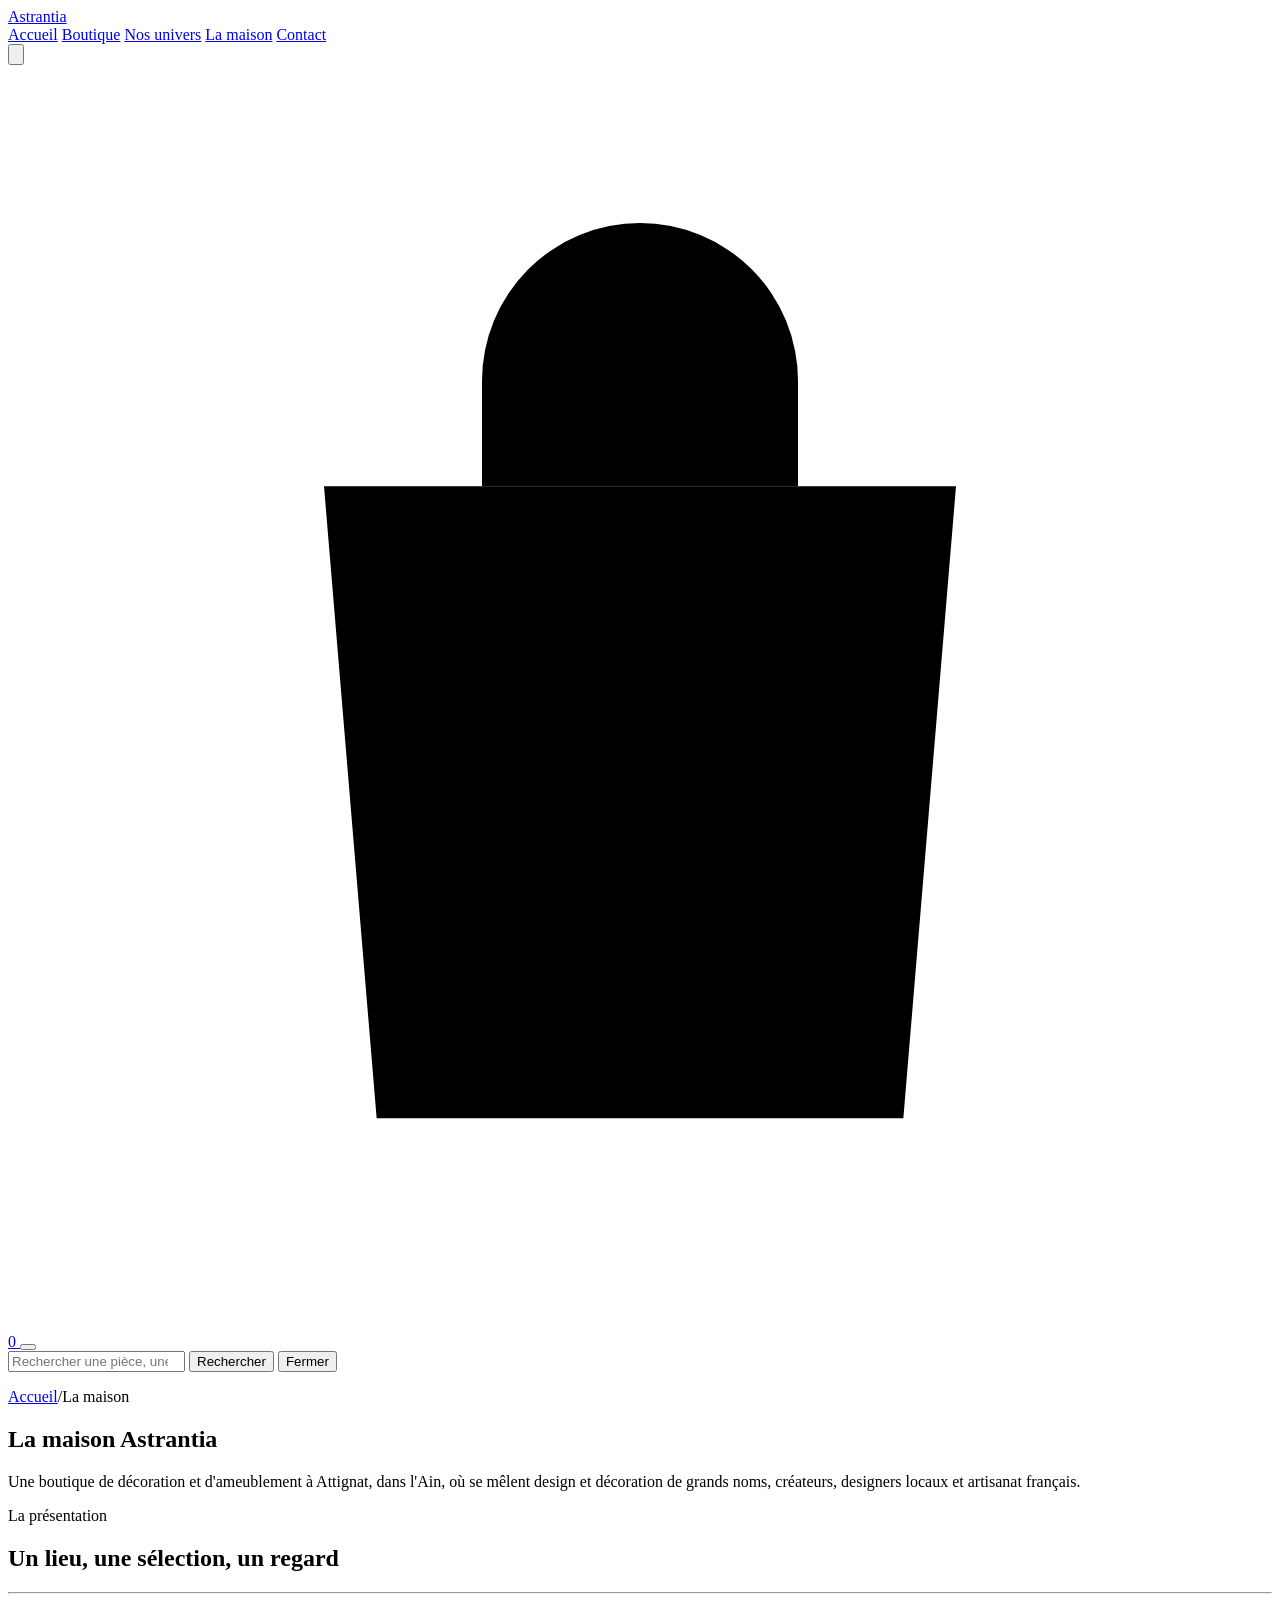
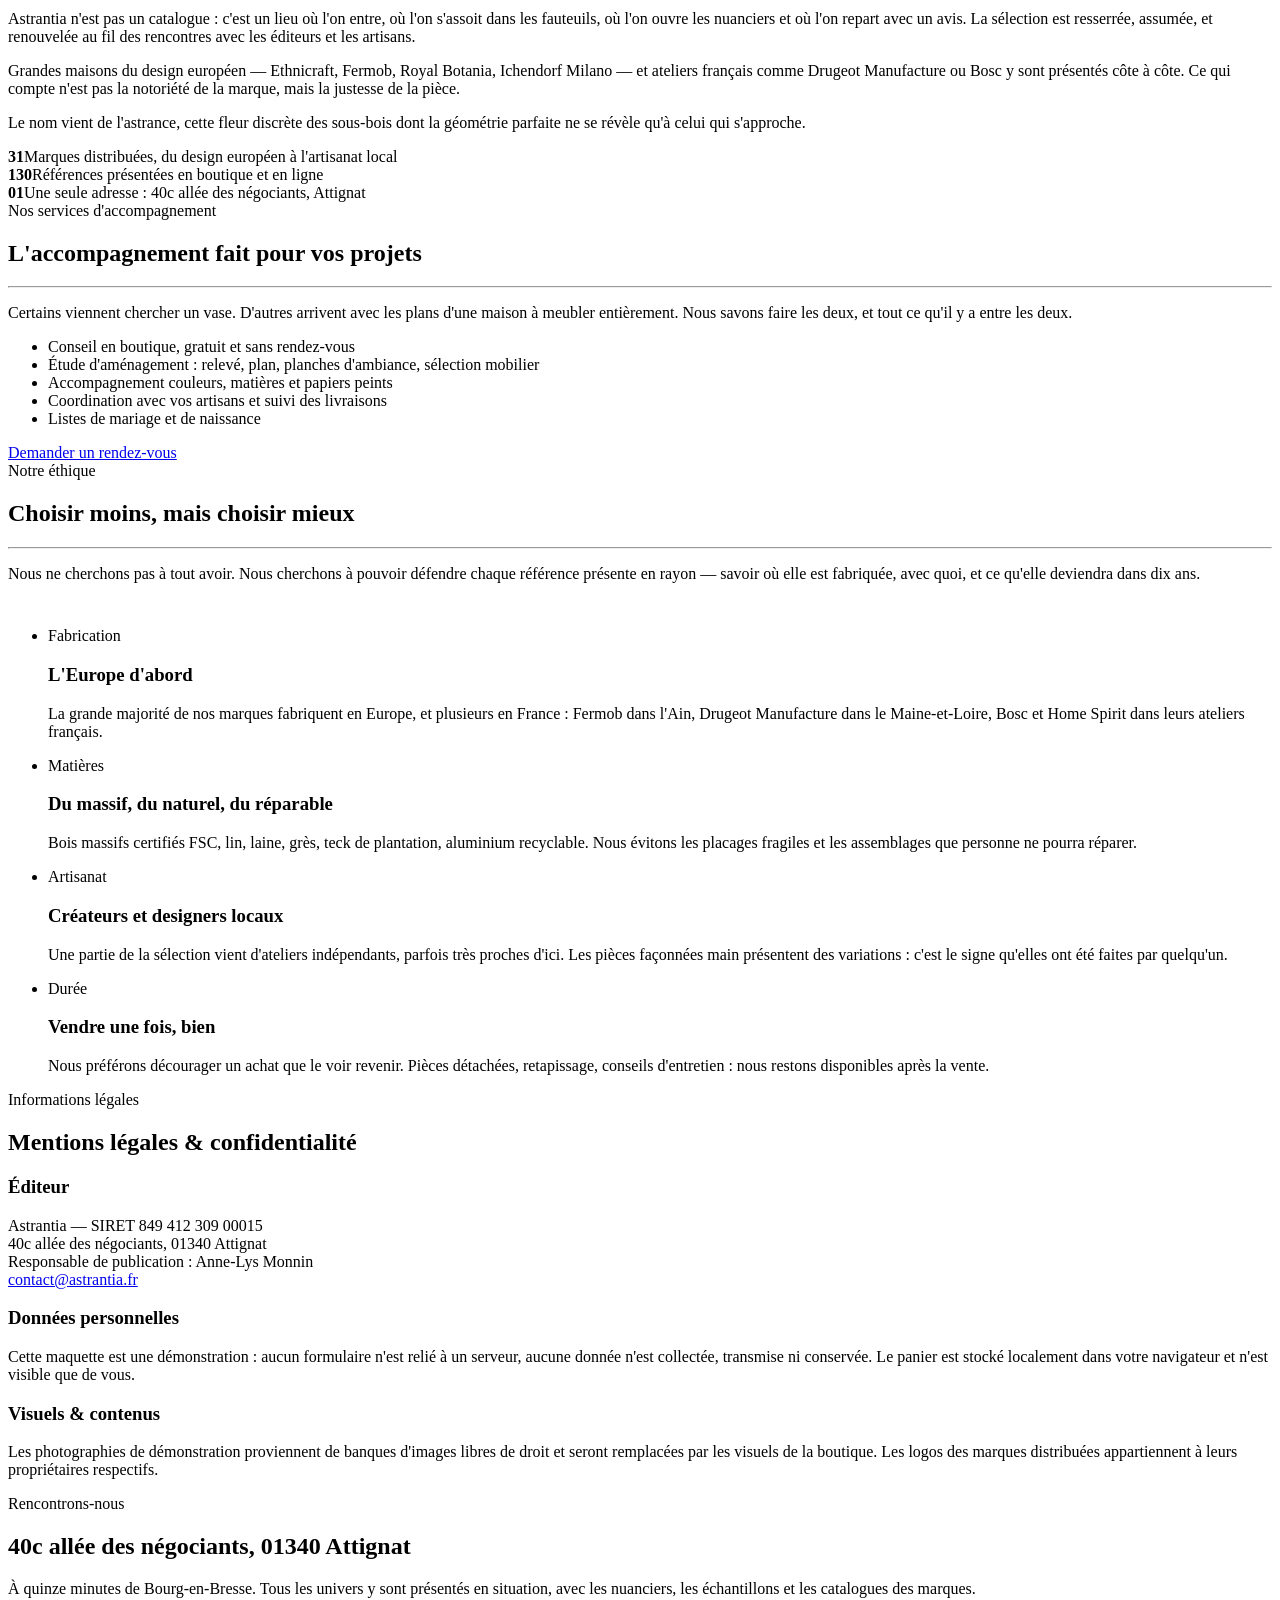
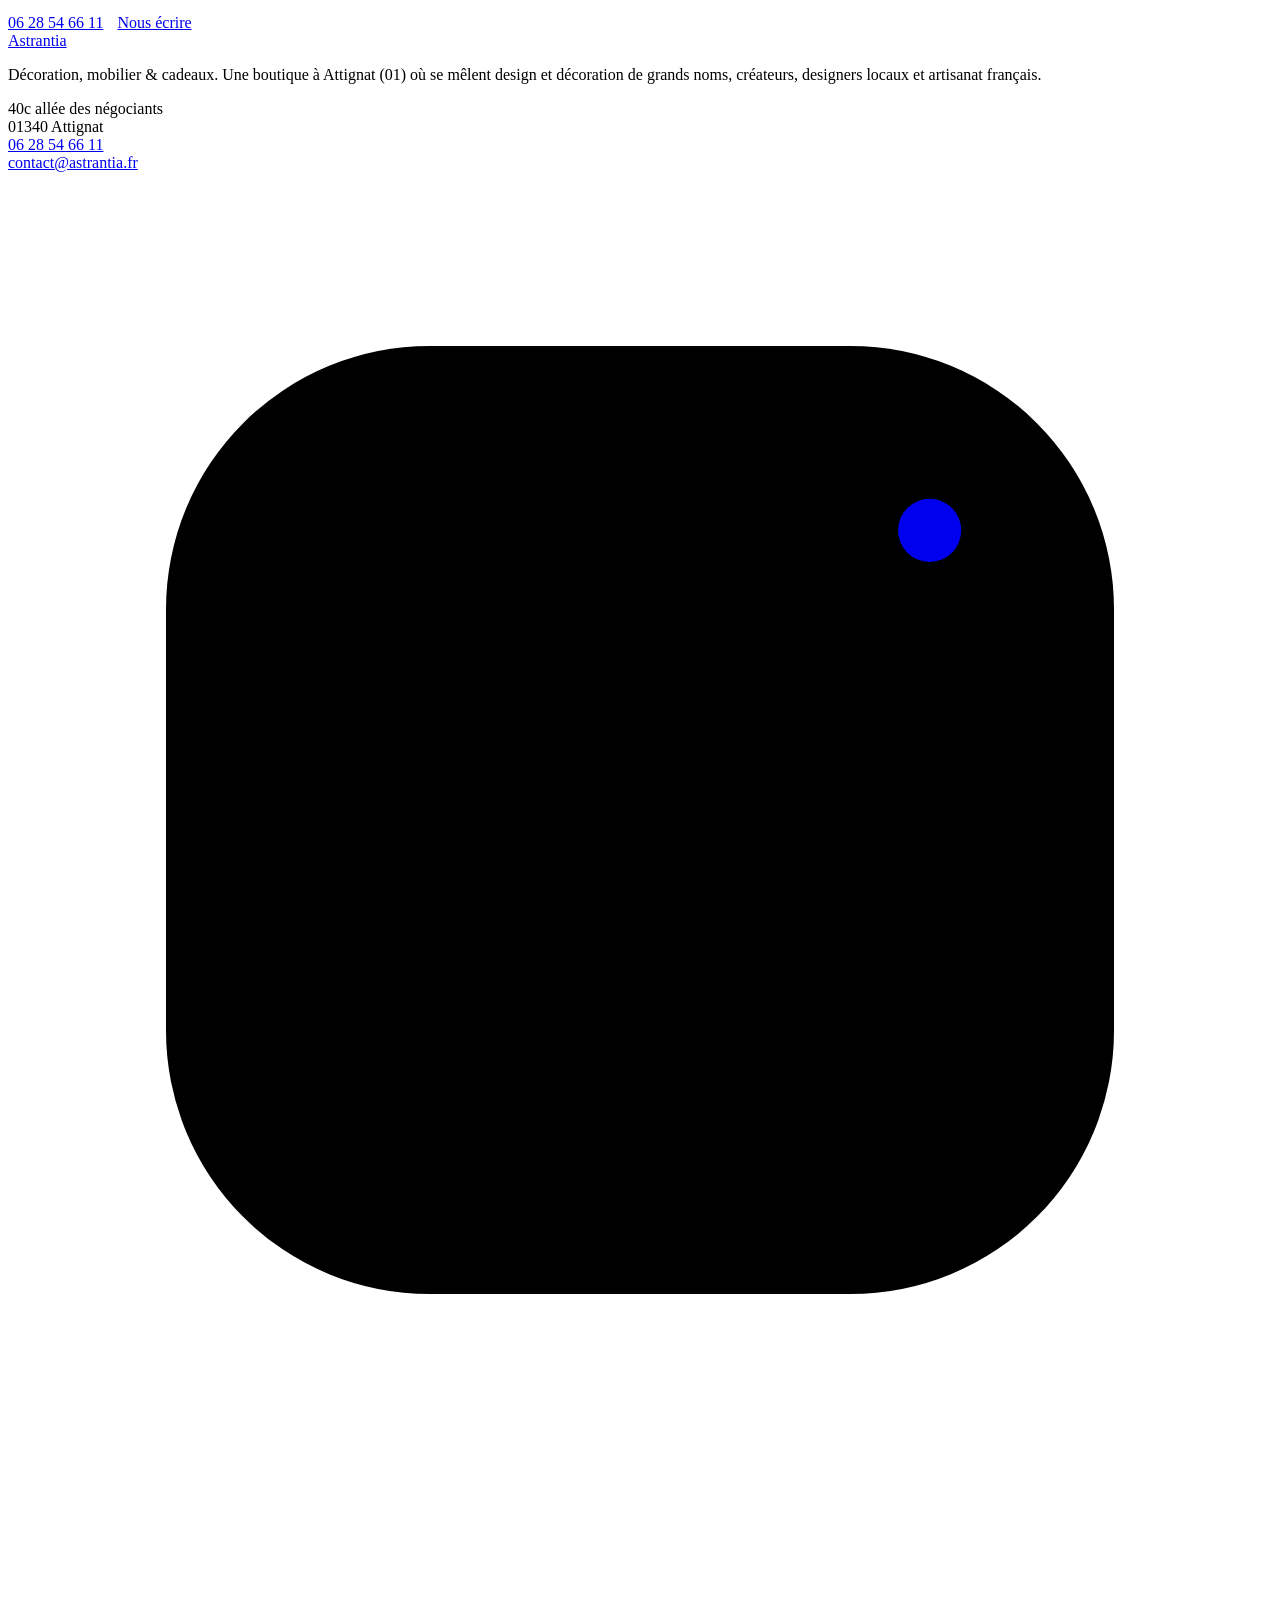
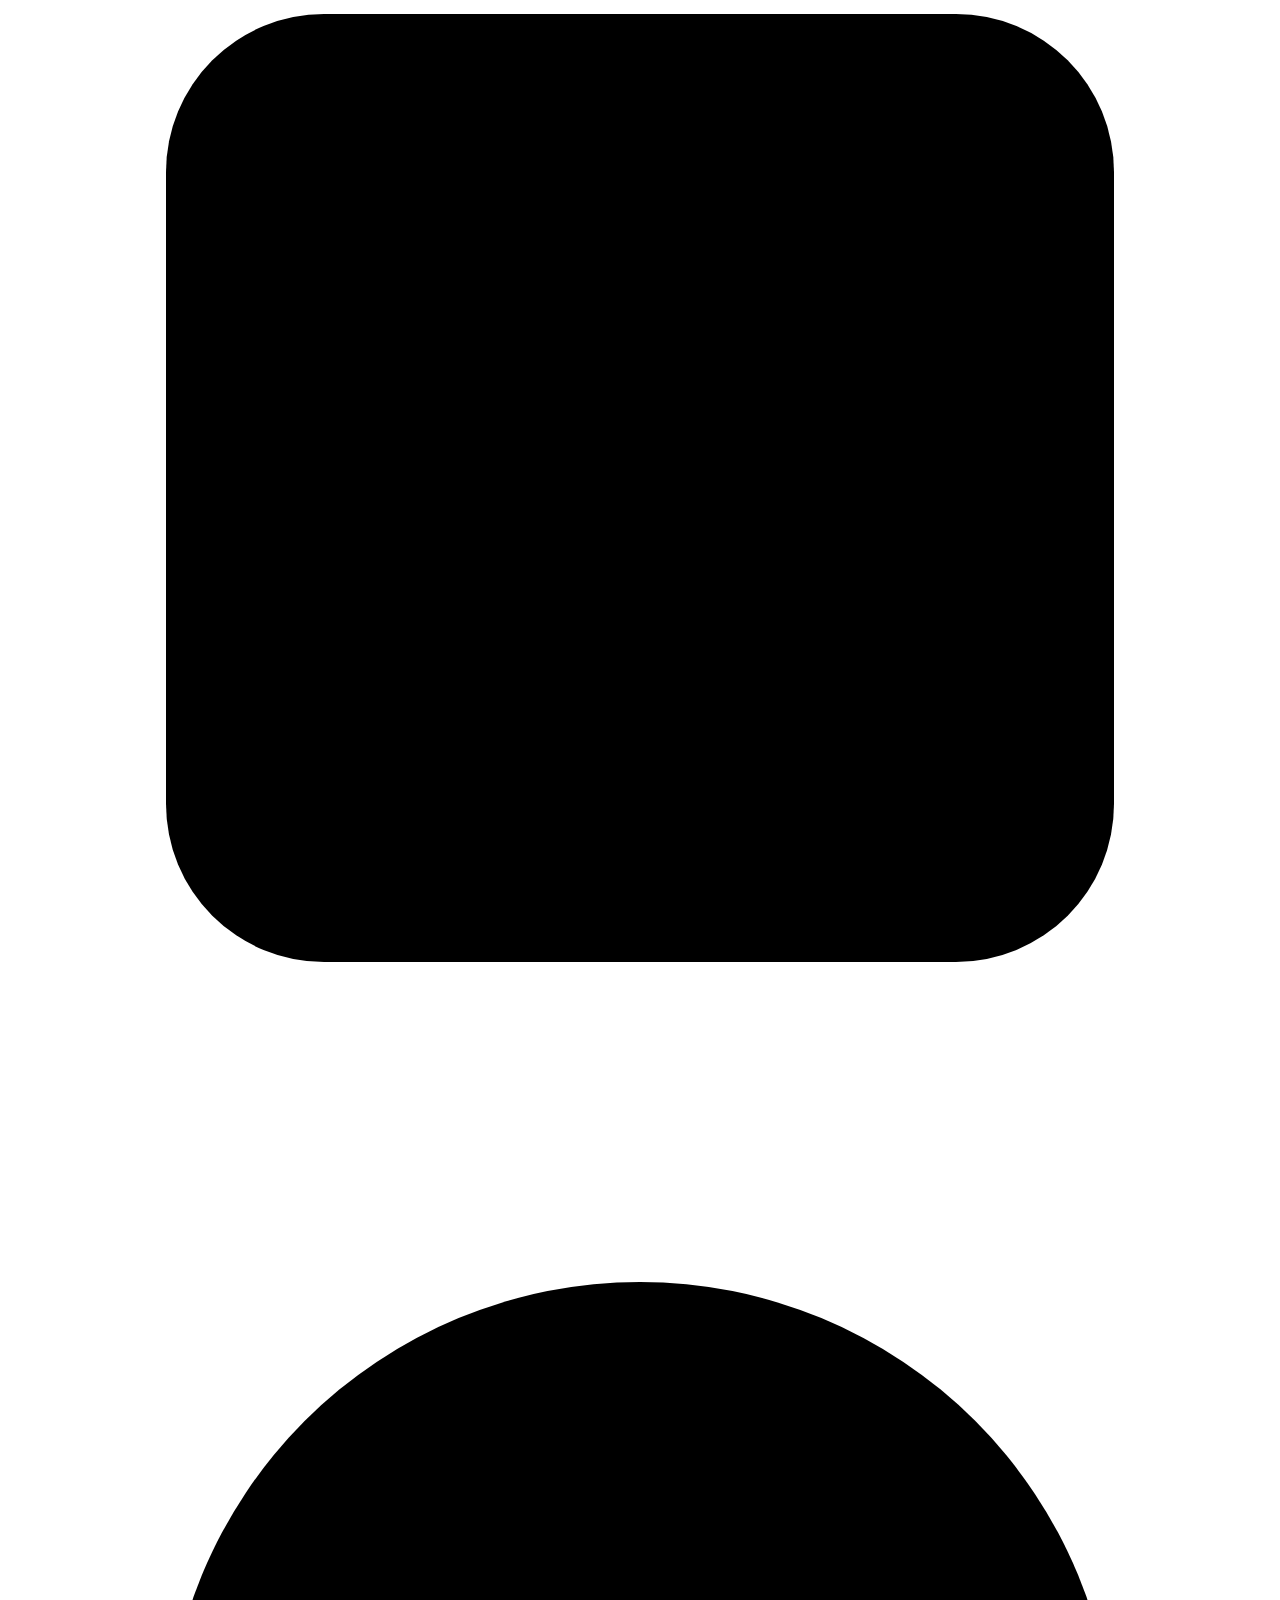
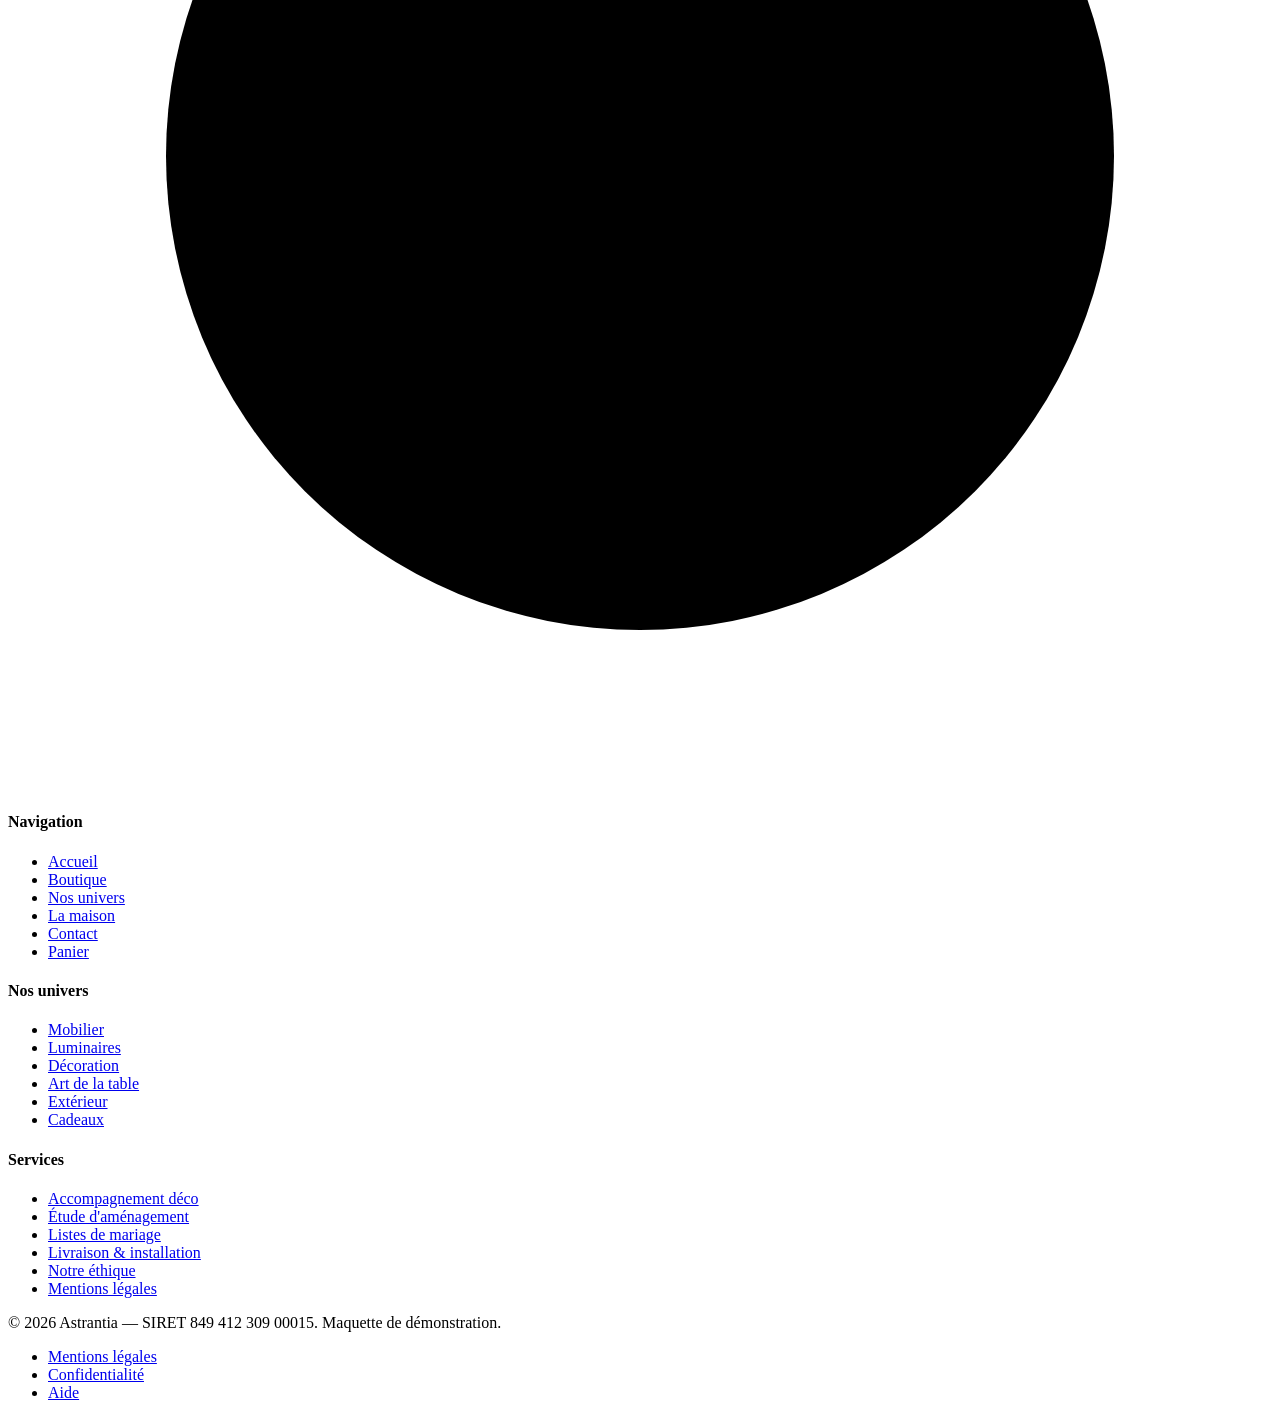
==== a-propos.html @ 88a6b908 "Add files via upload" ====
<!DOCTYPE html>
<html lang="fr">
<head>
<meta charset="utf-8">
<meta name="viewport" content="width=device-width, initial-scale=1">
<title>La maison — Astrantia, décoration &amp; mobilier à Attignat (01)</title>
<meta name="description" content="Astrantia, boutique de décoration et d'ameublement à Attignat dans l'Ain. Notre approche, nos services d'accompagnement, notre éthique et nos informations légales.">
<meta name="theme-color" content="#FBF9F5">
<link rel="canonical" href="https://astrantia.fr/a-propos.html">
<meta property="og:type" content="website">
<meta property="og:site_name" content="Astrantia">
<meta property="og:title" content="La maison — Astrantia, décoration &amp; mobilier à Attignat (01)">
<meta property="og:description" content="Astrantia, boutique de décoration et d'ameublement à Attignat dans l'Ain. Notre approche, nos services d'accompagnement, notre éthique et nos informations légales.">
<meta property="og:url" content="https://astrantia.fr/a-propos.html">
<meta property="og:locale" content="fr_FR">
<meta name="twitter:card" content="summary_large_image">
<link rel="icon" href="data:image/svg+xml,%3Csvg xmlns='http://www.w3.org/2000/svg' viewBox='0 0 32 32'%3E%3Crect width='32' height='32' fill='%231E1D1B'/%3E%3Ctext x='16' y='22' font-family='Georgia,serif' font-size='18' fill='%23FBF9F5' text-anchor='middle'%3EA%3C/text%3E%3C/svg%3E">
<link rel="stylesheet" href="css/style.css">
</head>
<body>

<!-- ============================ HEADER ============================ -->
<header class="site-header">
  <div class="container header-inner">
    <a class="logo" href="index.html" data-logo><span class="logo__text">Astrantia</span></a>
    <nav class="main-nav" id="mainNav" aria-label="Navigation principale">
      <a href="index.html">Accueil</a>
      <a href="boutique.html">Boutique</a>
      <a href="collections.html">Nos univers</a>
      <a href="a-propos.html">La maison</a>
      <a href="contact.html">Contact</a>
    </nav>
    <div class="header-actions">
      <button type="button" class="icon-btn" id="searchToggle" aria-label="Rechercher" aria-expanded="false">
        <svg viewBox="0 0 24 24"><circle cx="11" cy="11" r="7"/><path d="M16.5 16.5 21 21"/></svg>
      </button>
      <a class="icon-btn" href="panier.html" aria-label="Panier">
        <svg viewBox="0 0 24 24"><path d="M6 8h12l-1 12H7L6 8Z"/><path d="M9 8V6a3 3 0 0 1 6 0v2"/></svg>
        <span class="cart-count" data-cart-count>0</span>
      </a>
      <button type="button" class="burger" id="burger" aria-label="Ouvrir le menu" aria-expanded="false" aria-controls="mainNav">
        <span></span><span></span><span></span>
      </button>
    </div>
  </div>
  <div class="search-panel" id="searchPanel">
    <form class="search-form" action="boutique.html" method="get" role="search">
      <input type="search" name="q" placeholder="Rechercher une pièce, une marque, une matière…" aria-label="Rechercher un produit">
      <button type="submit" class="btn btn--sm">Rechercher</button>
      <button type="button" class="search-close" id="searchClose">Fermer</button>
    </form>
  </div>
</header>

<main>
<section class="page-head">
  <div class="container">
    <p class="breadcrumb"><a href="index.html">Accueil</a><span>/</span>La maison</p>
    <h1>La maison Astrantia</h1>
    <p class="lead muted">Une boutique de décoration et d'ameublement à Attignat, dans l'Ain, où se mêlent design et décoration de grands noms, créateurs, designers locaux et artisanat français.</p>
  </div>
</section>

<section class="section">
  <div class="container split">
    <div class="reveal">
      <span class="eyebrow">La présentation</span>
      <h2>Un lieu, une sélection, un regard</h2>
      <hr class="rule">
      <p class="lead">Astrantia n'est pas un catalogue : c'est un lieu où l'on entre, où l'on s'assoit dans les fauteuils, où l'on ouvre les nuanciers et où l'on repart avec un avis. La sélection est resserrée, assumée, et renouvelée au fil des rencontres avec les éditeurs et les artisans.</p>
      <p>Grandes maisons du design européen — Ethnicraft, Fermob, Royal Botania, Ichendorf Milano — et ateliers français comme Drugeot Manufacture ou Bosc y sont présentés côte à côte. Ce qui compte n'est pas la notoriété de la marque, mais la justesse de la pièce.</p>
      <p class="muted">Le nom vient de l'astrance, cette fleur discrète des sous-bois dont la géométrie parfaite ne se révèle qu'à celui qui s'approche.</p>
    </div>
    <div class="reveal" data-delay="1">
      <span class="ph ph--ratio-45 ph--room" data-tone="3" data-scene="showroom" data-local="images/showroom/boutique.jpg" data-alt="La boutique Astrantia à Attignat"></span>
    </div>
  </div>
</section>

<section class="section section--tight section--cream">
  <div class="container">
    <div class="stat-grid">
      <div class="stat reveal"><strong data-total-brands>31</strong><span>Marques distribuées, du design européen à l'artisanat local</span></div>
      <div class="stat reveal" data-delay="1"><strong data-total-products>130</strong><span>Références présentées en boutique et en ligne</span></div>
      <div class="stat reveal" data-delay="2"><strong>01</strong><span>Une seule adresse : 40c allée des négociants, Attignat</span></div>
    </div>
  </div>
</section>

<section class="section">
  <div class="container split split--wide-left">
    <div class="reveal">
      <span class="ph ph--ratio-43 ph--room" data-tone="8" data-scene="showroom" data-local="images/showroom/accompagnement.jpg" data-alt="Accompagnement décoration"></span>
    </div>
    <div class="reveal" data-delay="1">
      <span class="eyebrow">Nos services d'accompagnement</span>
      <h2>L'accompagnement fait pour vos projets</h2>
      <hr class="rule">
      <p class="lead">Certains viennent chercher un vase. D'autres arrivent avec les plans d'une maison à meubler entièrement. Nous savons faire les deux, et tout ce qu'il y a entre les deux.</p>
      <ul class="product-assurances" style="border-bottom:0">
        <li>Conseil en boutique, gratuit et sans rendez-vous</li>
        <li>Étude d'aménagement : relevé, plan, planches d'ambiance, sélection mobilier</li>
        <li>Accompagnement couleurs, matières et papiers peints</li>
        <li>Coordination avec vos artisans et suivi des livraisons</li>
        <li>Listes de mariage et de naissance</li>
      </ul>
      <a class="btn" href="contact.html">Demander un rendez-vous</a>
    </div>
  </div>
</section>

<section class="section section--cream">
  <div class="container container--narrow">
    <span class="eyebrow reveal">Notre éthique</span>
    <h2 class="reveal">Choisir moins, mais choisir mieux</h2>
    <hr class="rule">
    <p class="lead reveal">Nous ne cherchons pas à tout avoir. Nous cherchons à pouvoir défendre chaque référence présente en rayon — savoir où elle est fabriquée, avec quoi, et ce qu'elle deviendra dans dix ans.</p>
    <ul class="timeline" style="margin-top:44px">
      <li class="reveal">
        <span class="year">Fabrication</span>
        <h3>L'Europe d'abord</h3>
        <p class="muted">La grande majorité de nos marques fabriquent en Europe, et plusieurs en France : Fermob dans l'Ain, Drugeot Manufacture dans le Maine-et-Loire, Bosc et Home Spirit dans leurs ateliers français.</p>
      </li>
      <li class="reveal">
        <span class="year">Matières</span>
        <h3>Du massif, du naturel, du réparable</h3>
        <p class="muted">Bois massifs certifiés FSC, lin, laine, grès, teck de plantation, aluminium recyclable. Nous évitons les placages fragiles et les assemblages que personne ne pourra réparer.</p>
      </li>
      <li class="reveal">
        <span class="year">Artisanat</span>
        <h3>Créateurs et designers locaux</h3>
        <p class="muted">Une partie de la sélection vient d'ateliers indépendants, parfois très proches d'ici. Les pièces façonnées main présentent des variations : c'est le signe qu'elles ont été faites par quelqu'un.</p>
      </li>
      <li class="reveal">
        <span class="year">Durée</span>
        <h3>Vendre une fois, bien</h3>
        <p class="muted">Nous préférons décourager un achat que le voir revenir. Pièces détachées, retapissage, conseils d'entretien : nous restons disponibles après la vente.</p>
      </li>
    </ul>
  </div>
</section>

<section class="section">
  <div class="container">
    <div class="section-head">
      <div class="section-head__text reveal">
        <span class="eyebrow">Informations légales</span>
        <h2>Mentions légales &amp; confidentialité</h2>
      </div>
    </div>
    <div class="grid grid--3">
      <div class="info-block reveal">
        <h3>Éditeur</h3>
        <p>Astrantia — SIRET 849 412 309 00015<br>40c allée des négociants, 01340 Attignat<br>Responsable de publication : Anne-Lys Monnin<br><a href="mailto:contact@astrantia.fr">contact@astrantia.fr</a></p>
      </div>
      <div class="info-block reveal" data-delay="1">
        <h3>Données personnelles</h3>
        <p>Cette maquette est une démonstration : aucun formulaire n'est relié à un serveur, aucune donnée n'est collectée, transmise ni conservée. Le panier est stocké localement dans votre navigateur et n'est visible que de vous.</p>
      </div>
      <div class="info-block reveal" data-delay="2">
        <h3>Visuels &amp; contenus</h3>
        <p>Les photographies de démonstration proviennent de banques d'images libres de droit et seront remplacées par les visuels de la boutique. Les logos des marques distribuées appartiennent à leurs propriétaires respectifs.</p>
      </div>
    </div>
  </div>
</section>

<section class="editorial">
  <span class="ph editorial__bg ph--room" data-tone="7" data-scene="hero" data-local="images/showroom/visite.jpg" data-alt="Venir à la boutique" aria-hidden="true"></span>
  <div class="container editorial__inner">
    <span class="eyebrow reveal">Rencontrons-nous</span>
    <h2 class="reveal" data-delay="1">40c allée des négociants, 01340 Attignat</h2>
    <p class="reveal" data-delay="2">À quinze minutes de Bourg-en-Bresse. Tous les univers y sont présentés en situation, avec les nuanciers, les échantillons et les catalogues des marques.</p>
    <div class="reveal" data-delay="3" style="display:flex;gap:14px;flex-wrap:wrap">
      <a class="btn btn--light" href="tel:+33628546611">06 28 54 66 11</a>
      <a class="btn btn--light" href="contact.html">Nous écrire</a>
    </div>
  </div>
</section>
</main>

<!-- ============================ FOOTER ============================ -->
<footer class="site-footer">
  <div class="container">
    <div class="footer-grid">
      <div>
        <a class="logo" href="index.html" data-logo><span class="logo__text">Astrantia</span></a>
        <p class="footer-about">Décoration, mobilier &amp; cadeaux. Une boutique à Attignat (01) où se mêlent design et décoration de grands noms, créateurs, designers locaux et artisanat français.</p>
        <p class="footer-about" style="margin-top:14px">
          40c allée des négociants<br>01340 Attignat<br>
          <a href="tel:+33628546611">06 28 54 66 11</a><br>
          <a href="mailto:contact@astrantia.fr">contact@astrantia.fr</a>
        </p>
        <div class="socials">
          <a href="https://www.instagram.com/astrantia7/" target="_blank" rel="noopener" aria-label="Instagram @astrantia7"><svg viewBox="0 0 24 24"><rect x="3" y="3" width="18" height="18" rx="5"/><circle cx="12" cy="12" r="4"/><circle cx="17.5" cy="6.5" r="0.6" fill="currentColor"/></svg></a>
          <a href="https://www.facebook.com/Astrantia01340" target="_blank" rel="noopener" aria-label="Facebook @Astrantia01340"><svg viewBox="0 0 24 24"><rect x="3" y="3" width="18" height="18" rx="3"/><path d="M14 8h-1.5a1.5 1.5 0 0 0-1.5 1.5V21"/><path d="M9.5 13h5"/></svg></a>
          <a href="https://www.pinterest.fr/astrantia0570/_saved/" target="_blank" rel="noopener" aria-label="Pinterest"><svg viewBox="0 0 24 24"><circle cx="12" cy="12" r="9"/><path d="M10 18l2-8"/><path d="M9 11c0-2 1.5-3.5 3.5-3.5S16 9 15 12s-3.5 2.5-4 1"/></svg></a>
        </div>
      </div>
      <div>
        <h4>Navigation</h4>
        <ul>
          <li><a href="index.html">Accueil</a></li>
          <li><a href="boutique.html">Boutique</a></li>
          <li><a href="collections.html">Nos univers</a></li>
          <li><a href="a-propos.html">La maison</a></li>
          <li><a href="contact.html">Contact</a></li>
          <li><a href="panier.html">Panier</a></li>
        </ul>
      </div>
      <div>
        <h4>Nos univers</h4>
        <ul>
          <li><a href="boutique.html?collection=Mobilier">Mobilier</a></li>
          <li><a href="boutique.html?collection=Luminaires">Luminaires</a></li>
          <li><a href="boutique.html?collection=D%C3%A9coration">Décoration</a></li>
          <li><a href="boutique.html?collection=Art%20de%20la%20table">Art de la table</a></li>
          <li><a href="boutique.html?collection=Ext%C3%A9rieur">Extérieur</a></li>
          <li><a href="boutique.html?collection=Cadeaux">Cadeaux</a></li>
        </ul>
      </div>
      <div>
        <h4>Services</h4>
        <ul>
          <li><a href="contact.html">Accompagnement déco</a></li>
          <li><a href="contact.html">Étude d'aménagement</a></li>
          <li><a href="contact.html">Listes de mariage</a></li>
          <li><a href="contact.html">Livraison &amp; installation</a></li>
          <li><a href="a-propos.html">Notre éthique</a></li>
          <li><a href="a-propos.html">Mentions légales</a></li>
        </ul>
      </div>
    </div>
    <div class="footer-bottom">
      <p>© <span data-year>2026</span> Astrantia — SIRET 849 412 309 00015. Maquette de démonstration.</p>
      <ul>
        <li><a href="a-propos.html">Mentions légales</a></li>
        <li><a href="a-propos.html">Confidentialité</a></li>
        <li><a href="contact.html">Aide</a></li>
      </ul>
    </div>
  </div>
</footer>

<script src="js/products.js"></script>
<script src="js/script.js"></script>
</body>
</html>
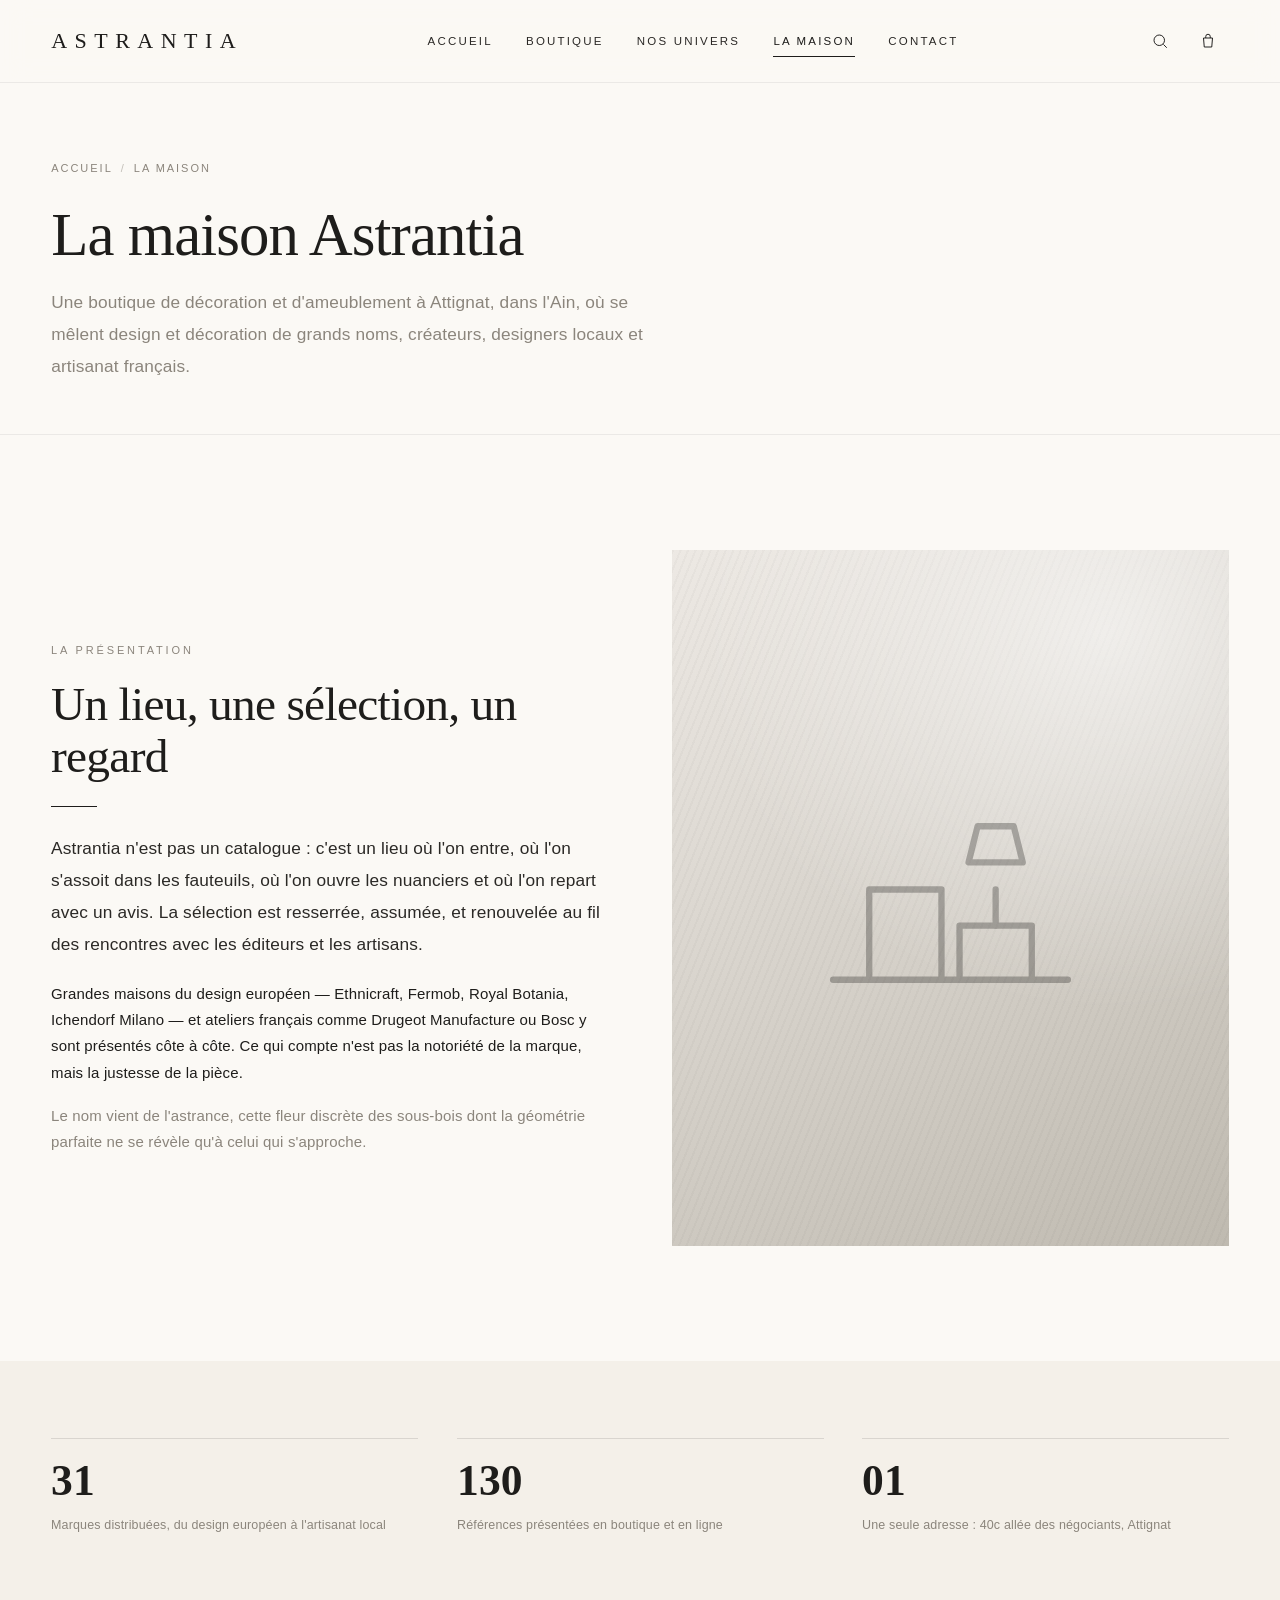
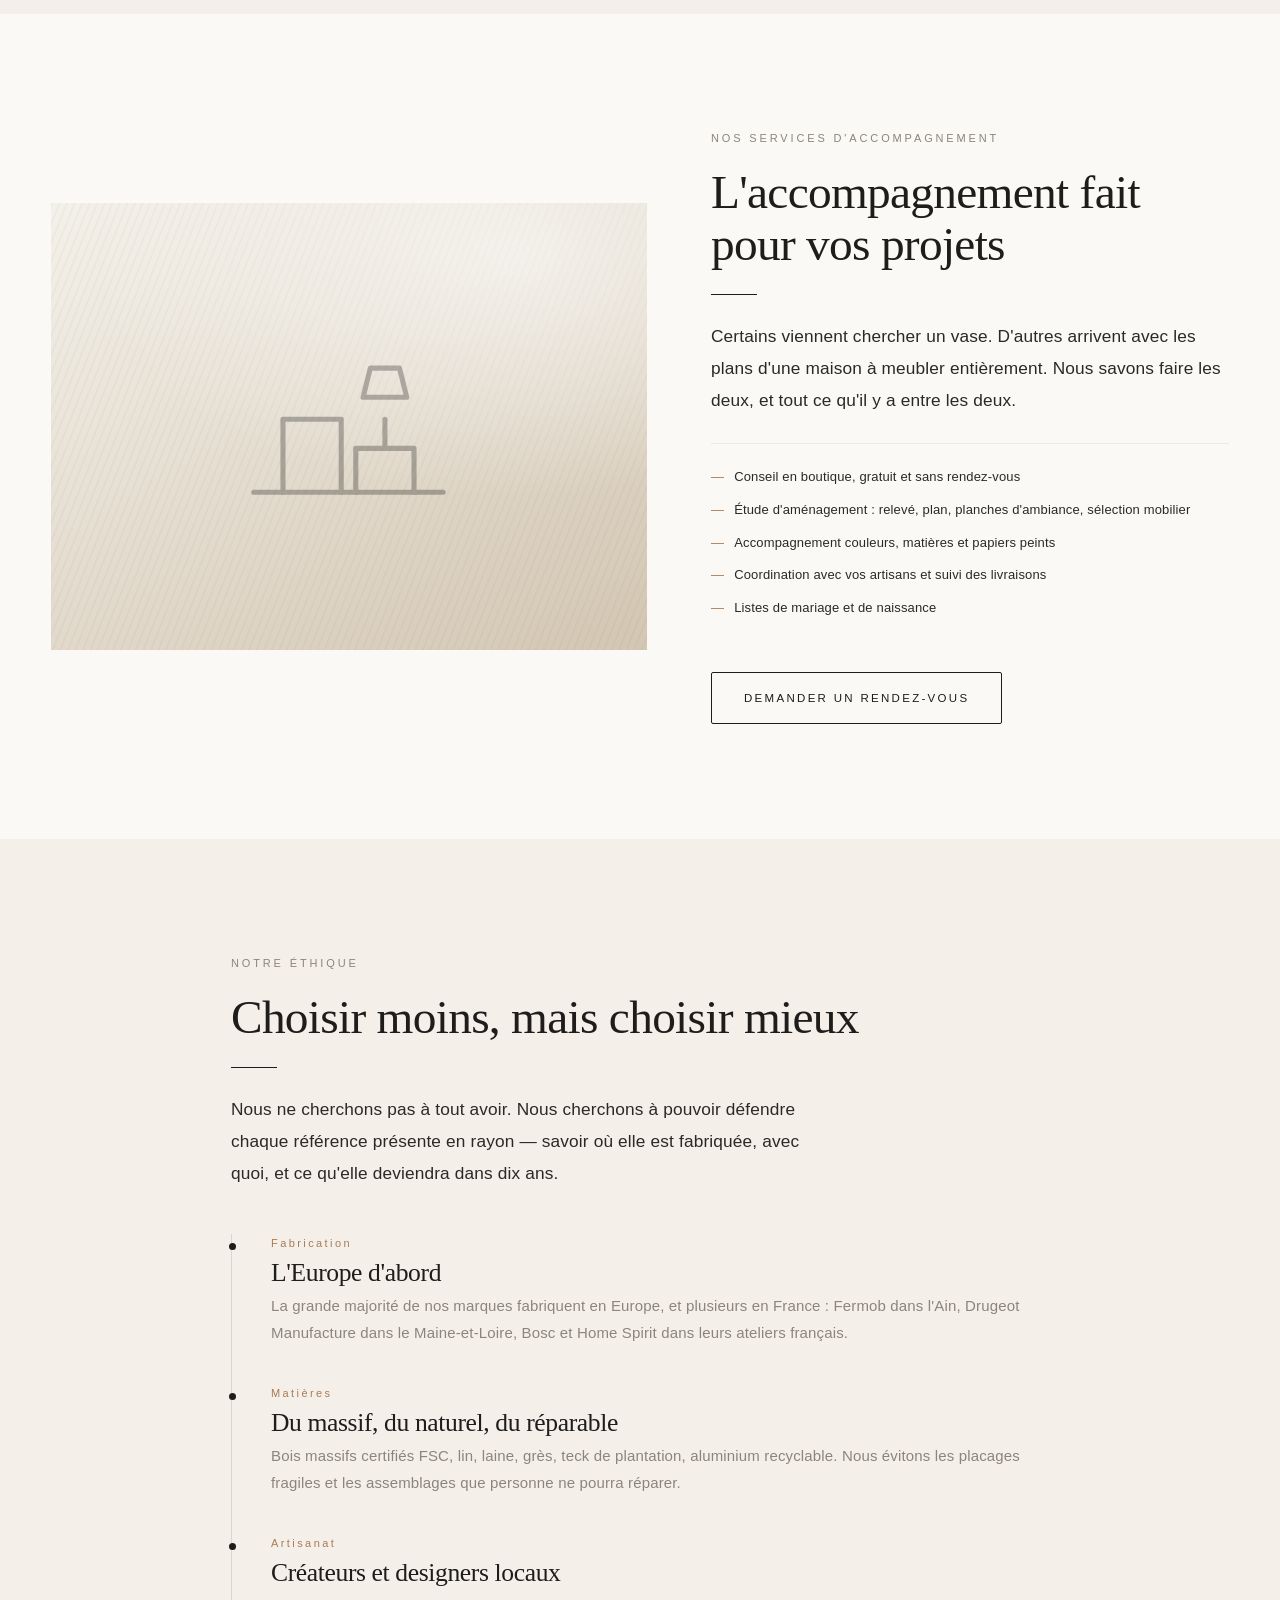
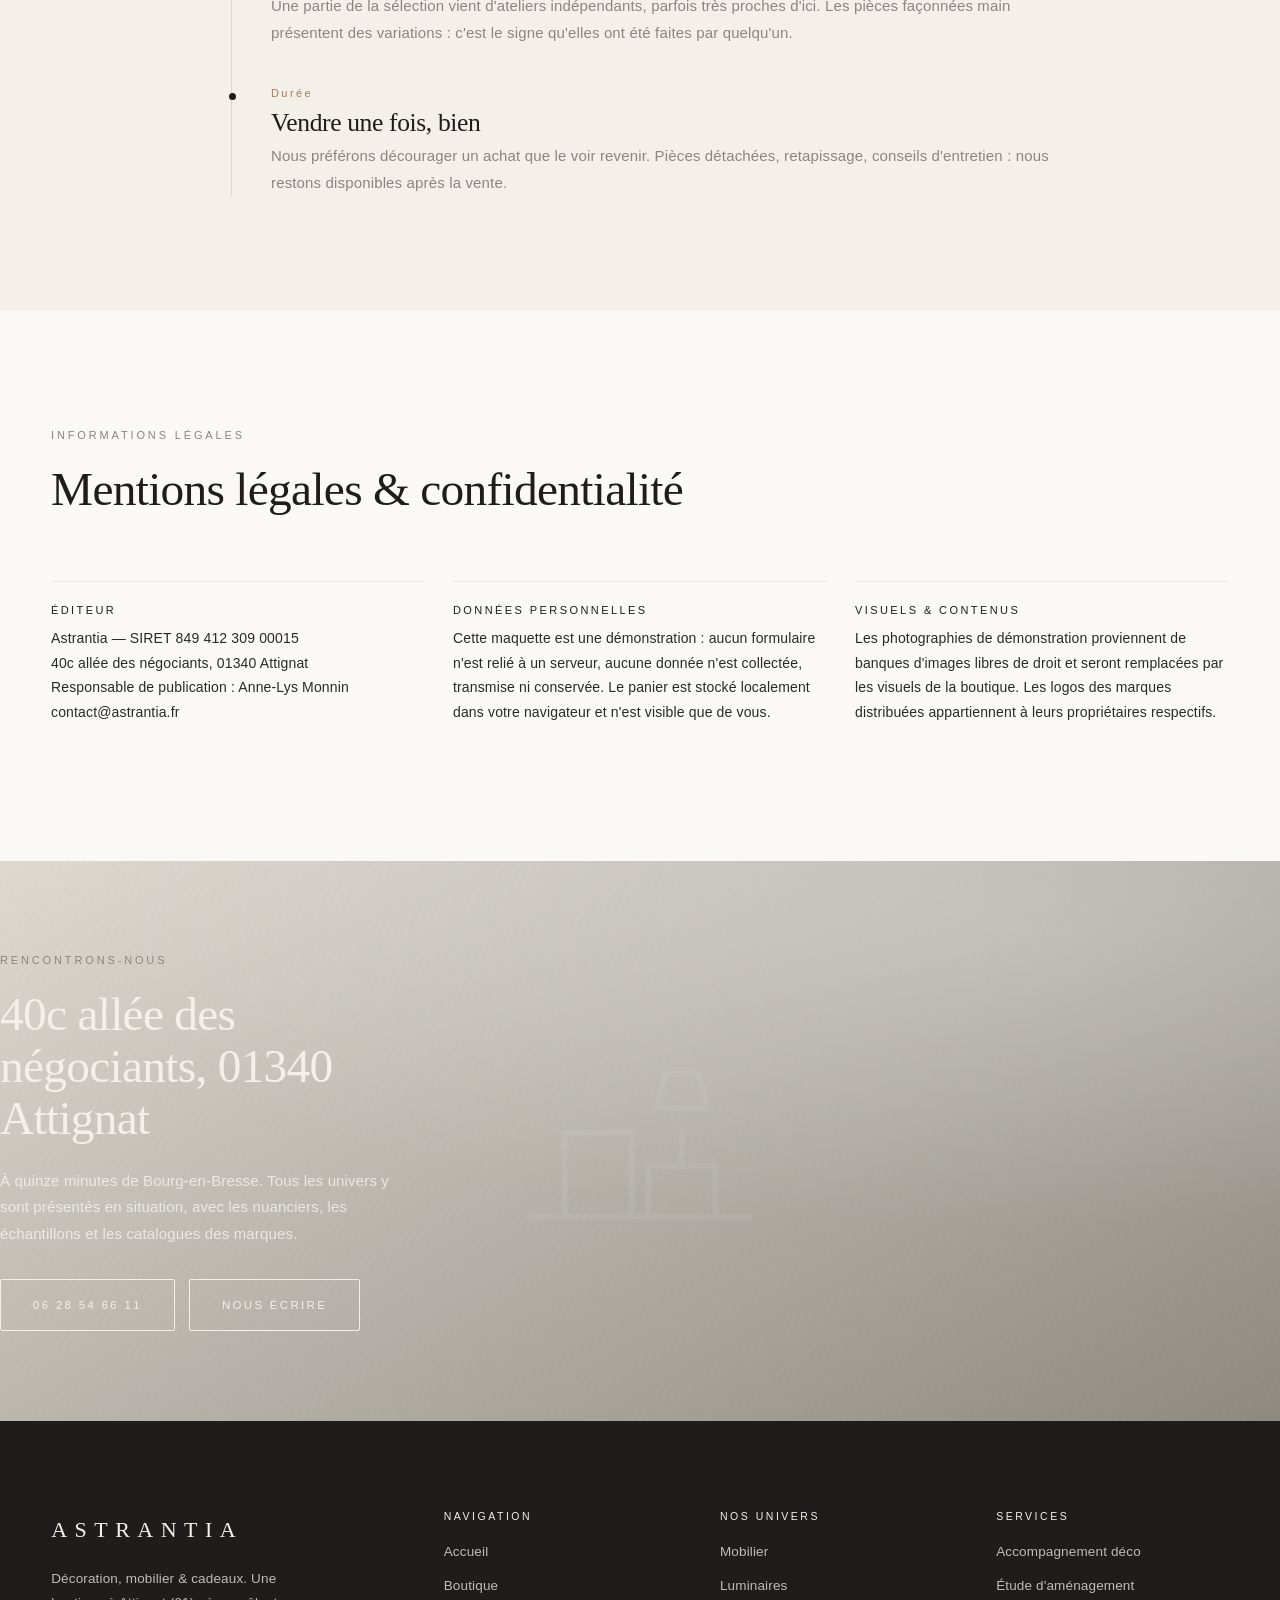
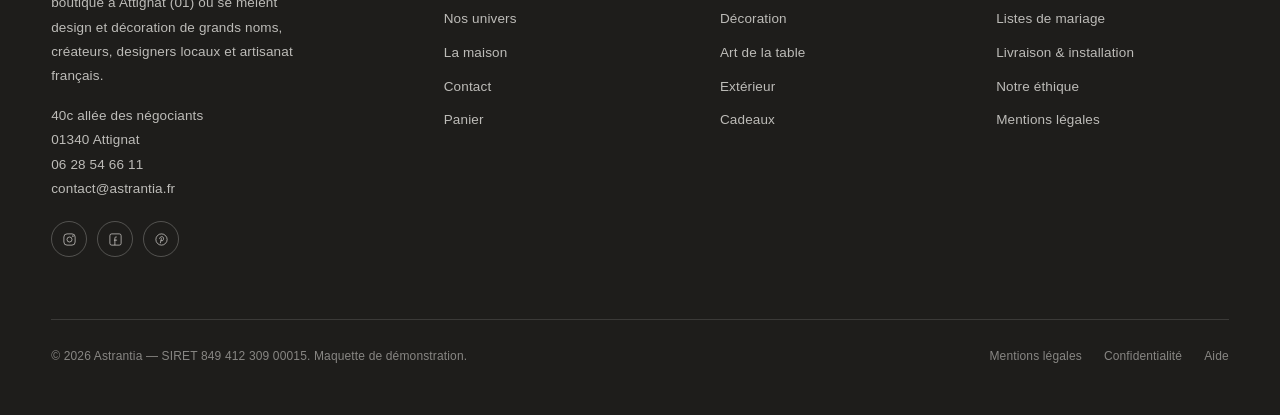
==== commit 5328af4d: "Update stylesheet and script links in a-propos.html" ====
--- a/a-propos.html
+++ b/a-propos.html
@@ -15,7 +15,7 @@
 <meta property="og:locale" content="fr_FR">
 <meta name="twitter:card" content="summary_large_image">
 <link rel="icon" href="data:image/svg+xml,%3Csvg xmlns='http://www.w3.org/2000/svg' viewBox='0 0 32 32'%3E%3Crect width='32' height='32' fill='%231E1D1B'/%3E%3Ctext x='16' y='22' font-family='Georgia,serif' font-size='18' fill='%23FBF9F5' text-anchor='middle'%3EA%3C/text%3E%3C/svg%3E">
-<link rel="stylesheet" href="css/style.css">
+<link rel="stylesheet" href="style.css">
 </head>
 <body>
 
@@ -242,7 +242,7 @@
   </div>
 </footer>
 
-<script src="js/products.js"></script>
-<script src="js/script.js"></script>
+<script src="products.js"></script>
+<script src="script.js"></script>
 </body>
 </html>
--- a/style.css
+++ b/style.css
@@ -0,0 +1,1231 @@
+/* ==========================================================================
+   ASTRANTIA — Feuille de style principale
+   Design : luxe minimaliste, matériaux nobles, espace, chaleur.
+   Sommaire :
+   01. Variables & reset
+   02. Typographie
+   03. Utilitaires & layout
+   04. Boutons & formulaires
+   05. Header / navigation / recherche
+   06. Placeholders visuels (images CSS)
+   07. Hero & sections d'accueil
+   08. Cartes produits & collections
+   09. Boutique (filtres, tri, grille)
+   10. Fiche produit
+   11. Panier
+   12. Contact & À propos
+   13. Footer
+   14. Animations
+   15. Responsive
+   ========================================================================== */
+
+/* ============================ 01. VARIABLES ============================== */
+:root {
+  /* Palette */
+  --blanc-casse: #FBF9F5;
+  --creme:       #F4F0E9;
+  --beige:       #E9E1D5;
+  --sable:       #D9CEBE;
+  --gris-chaud:  #8B857C;
+  --gris-clair:  #C9C3B9;
+  --anthracite:  #1E1D1B;
+  --noir-doux:   #2B2926;
+  --terre:       #A97B54;
+  --olive:       #6E7261;
+
+  --bg:          var(--blanc-casse);
+  --text:        var(--anthracite);
+  --text-muted:  var(--gris-chaud);
+  --line:        rgba(30, 29, 27, 0.12);
+  --line-soft:   rgba(30, 29, 27, 0.07);
+
+  /* Typographie */
+  --serif: "Didot", "Bodoni MT", "Playfair Display", "Hoefler Text", Garamond, "Times New Roman", serif;
+  --sans: "Helvetica Neue", -apple-system, BlinkMacSystemFont, "Segoe UI", Roboto, Arial, sans-serif;
+
+  /* Rythme */
+  --container: 1340px;
+  --gutter: clamp(20px, 4vw, 56px);
+  --section-y: clamp(64px, 9vw, 140px);
+
+  /* Divers */
+  --radius: 2px;
+  --ease: cubic-bezier(0.22, 0.61, 0.36, 1);
+  --t-fast: 0.25s var(--ease);
+  --t: 0.45s var(--ease);
+  --header-h: 82px;
+}
+
+*, *::before, *::after { box-sizing: border-box; }
+
+html { -webkit-text-size-adjust: 100%; scroll-behavior: smooth; }
+
+body {
+  margin: 0;
+  background: var(--bg);
+  color: var(--text);
+  font-family: var(--sans);
+  font-size: 15px;
+  line-height: 1.75;
+  font-weight: 350;
+  letter-spacing: 0.01em;
+  -webkit-font-smoothing: antialiased;
+  -moz-osx-font-smoothing: grayscale;
+  overflow-x: hidden;
+}
+
+body.is-locked { overflow: hidden; }
+
+img { max-width: 100%; display: block; }
+a { color: inherit; text-decoration: none; }
+button { font: inherit; color: inherit; }
+ul, ol { list-style: none; margin: 0; padding: 0; }
+
+::selection { background: var(--anthracite); color: var(--blanc-casse); }
+
+:focus-visible {
+  outline: 1px solid var(--anthracite);
+  outline-offset: 3px;
+}
+
+/* =========================== 02. TYPOGRAPHIE ============================= */
+h1, h2, h3, h4 {
+  font-family: var(--serif);
+  font-weight: 400;
+  letter-spacing: -0.015em;
+  line-height: 1.1;
+  margin: 0 0 0.5em;
+}
+
+h1 { font-size: clamp(2.6rem, 6.4vw, 5.2rem); }
+h2 { font-size: clamp(1.9rem, 3.7vw, 3.1rem); }
+h3 { font-size: clamp(1.25rem, 2vw, 1.65rem); }
+h4 { font-size: 1.1rem; }
+
+p { margin: 0 0 1.15em; }
+p:last-child { margin-bottom: 0; }
+
+.eyebrow {
+  font-family: var(--sans);
+  font-size: 11px;
+  letter-spacing: 0.26em;
+  text-transform: uppercase;
+  color: var(--text-muted);
+  font-weight: 400;
+  margin: 0 0 18px;
+  display: block;
+}
+
+.lead {
+  font-size: clamp(1rem, 1.35vw, 1.15rem);
+  line-height: 1.85;
+  color: var(--noir-doux);
+  max-width: 62ch;
+}
+
+.muted { color: var(--text-muted); }
+.serif { font-family: var(--serif); }
+
+.rule {
+  width: 46px; height: 1px;
+  background: var(--anthracite);
+  border: 0; margin: 0 0 26px;
+}
+
+/* ======================= 03. UTILITAIRES & LAYOUT ======================== */
+.container {
+  width: 100%;
+  max-width: var(--container);
+  margin: 0 auto;
+  padding: 0 var(--gutter);
+}
+.container--narrow { max-width: 920px; }
+
+.section { padding: var(--section-y) 0; }
+.section--tight { padding: clamp(44px, 6vw, 84px) 0; }
+.section--cream { background: var(--creme); }
+.section--beige { background: var(--beige); }
+.section--dark { background: var(--anthracite); color: var(--creme); }
+.section--dark .eyebrow, .section--dark .muted { color: rgba(251, 249, 245, 0.6); }
+.section--dark .rule { background: var(--creme); }
+
+.section-head {
+  display: flex;
+  align-items: flex-end;
+  justify-content: space-between;
+  gap: 32px;
+  margin-bottom: clamp(32px, 4vw, 62px);
+}
+.section-head__text { max-width: 640px; }
+.section-head h2 { margin-bottom: 14px; }
+
+.grid { display: grid; gap: clamp(18px, 2.2vw, 34px); }
+.grid--2 { grid-template-columns: repeat(2, 1fr); }
+.grid--3 { grid-template-columns: repeat(3, 1fr); }
+.grid--4 { grid-template-columns: repeat(4, 1fr); }
+
+.split {
+  display: grid;
+  grid-template-columns: 1fr 1fr;
+  gap: clamp(28px, 5vw, 86px);
+  align-items: center;
+}
+.split--wide-left { grid-template-columns: 1.15fr 1fr; }
+
+.page-head {
+  padding: calc(var(--header-h) + clamp(40px, 6vw, 88px)) 0 clamp(34px, 4vw, 60px);
+  border-bottom: 1px solid var(--line-soft);
+}
+.page-head h1 { font-size: clamp(2.2rem, 5vw, 3.8rem); margin-bottom: 18px; }
+
+.breadcrumb {
+  font-size: 11px;
+  letter-spacing: 0.18em;
+  text-transform: uppercase;
+  color: var(--text-muted);
+  margin-bottom: 24px;
+}
+.breadcrumb a:hover { color: var(--anthracite); }
+.breadcrumb span { margin: 0 8px; opacity: 0.5; }
+
+/* ==================== 04. BOUTONS & FORMULAIRES ========================== */
+.btn {
+  display: inline-flex;
+  align-items: center;
+  justify-content: center;
+  gap: 10px;
+  padding: 15px 32px;
+  border: 1px solid var(--anthracite);
+  background: transparent;
+  color: var(--anthracite);
+  font-size: 11.5px;
+  letter-spacing: 0.2em;
+  text-transform: uppercase;
+  cursor: pointer;
+  border-radius: var(--radius);
+  transition: background var(--t-fast), color var(--t-fast), border-color var(--t-fast), opacity var(--t-fast);
+  text-align: center;
+}
+.btn:hover { background: var(--anthracite); color: var(--blanc-casse); }
+
+.btn--solid { background: var(--anthracite); color: var(--blanc-casse); }
+.btn--solid:hover { background: var(--noir-doux); border-color: var(--noir-doux); }
+
+.btn--light { border-color: var(--creme); color: var(--creme); }
+.btn--light:hover { background: var(--creme); color: var(--anthracite); }
+
+.btn--full { width: 100%; }
+.btn--sm { padding: 11px 22px; font-size: 10.5px; }
+.btn[disabled] { opacity: 0.4; pointer-events: none; }
+
+.link-underline {
+  display: inline-block;
+  font-size: 11.5px;
+  letter-spacing: 0.2em;
+  text-transform: uppercase;
+  padding-bottom: 4px;
+  border-bottom: 1px solid var(--anthracite);
+  transition: opacity var(--t-fast), letter-spacing var(--t-fast);
+}
+.link-underline:hover { opacity: 0.6; letter-spacing: 0.24em; }
+.section--dark .link-underline { border-color: var(--creme); }
+
+.field { margin-bottom: 22px; }
+.field label {
+  display: block;
+  font-size: 10.5px;
+  letter-spacing: 0.2em;
+  text-transform: uppercase;
+  color: var(--text-muted);
+  margin-bottom: 9px;
+}
+.field .req { color: var(--terre); }
+
+input[type="text"], input[type="email"], input[type="tel"], input[type="search"],
+input[type="number"], select, textarea {
+  width: 100%;
+  padding: 13px 14px;
+  border: 1px solid var(--line);
+  background: transparent;
+  border-radius: var(--radius);
+  font-family: var(--sans);
+  font-size: 14px;
+  color: var(--text);
+  transition: border-color var(--t-fast), background var(--t-fast);
+  appearance: none;
+}
+input:focus, select:focus, textarea:focus {
+  outline: none;
+  border-color: var(--anthracite);
+  background: #fff;
+}
+textarea { resize: vertical; min-height: 150px; line-height: 1.7; }
+::placeholder { color: var(--gris-clair); }
+
+select {
+  background-image: url("data:image/svg+xml,%3Csvg xmlns='http://www.w3.org/2000/svg' viewBox='0 0 12 8'%3E%3Cpath d='M1 1l5 5 5-5' fill='none' stroke='%231E1D1B' stroke-width='1.2'/%3E%3C/svg%3E");
+  background-repeat: no-repeat;
+  background-position: right 14px center;
+  background-size: 11px;
+  padding-right: 36px;
+  cursor: pointer;
+}
+
+.field.has-error input, .field.has-error textarea, .field.has-error select { border-color: #B4462F; }
+.error-msg { display: none; font-size: 12px; color: #B4462F; margin-top: 7px; letter-spacing: 0.02em; }
+.field.has-error .error-msg { display: block; }
+
+.form-note { font-size: 12.5px; color: var(--text-muted); }
+
+.alert {
+  padding: 18px 22px;
+  border: 1px solid var(--line);
+  background: var(--creme);
+  font-size: 14px;
+  margin-bottom: 24px;
+}
+.alert--ok { border-color: var(--olive); }
+
+/* ============================ 05. HEADER ================================= */
+.site-header {
+  position: fixed;
+  top: 0; left: 0; right: 0;
+  z-index: 900;
+  background: rgba(251, 249, 245, 0.92);
+  backdrop-filter: saturate(140%) blur(14px);
+  -webkit-backdrop-filter: saturate(140%) blur(14px);
+  border-bottom: 1px solid transparent;
+  transition: border-color var(--t), background var(--t);
+}
+.site-header.is-scrolled { border-bottom-color: var(--line-soft); }
+
+.header-inner {
+  height: var(--header-h);
+  display: flex;
+  align-items: center;
+  justify-content: space-between;
+  gap: 24px;
+}
+
+.logo {
+  font-family: var(--serif);
+  font-size: 22px;
+  letter-spacing: 0.34em;
+  text-transform: uppercase;
+  white-space: nowrap;
+  padding-right: 4px;
+}
+.logo sup { font-size: 8px; letter-spacing: 0; vertical-align: super; opacity: 0.55; }
+
+/* Logo image : images/logo.png, sinon le logo du site actuel, sinon le texte */
+.logo__img { display: none; max-height: 42px; width: auto; }
+.logo.has-photo .logo__img { display: block; }
+.logo.has-photo .logo__text { display: none; }
+.logo__img.is-failed { display: none !important; }
+.site-footer .logo__img { filter: brightness(0) invert(1); max-height: 38px; }
+
+.main-nav { display: flex; gap: clamp(18px, 2.6vw, 40px); }
+.main-nav a {
+  position: relative;
+  font-size: 11.5px;
+  letter-spacing: 0.19em;
+  text-transform: uppercase;
+  padding: 6px 0;
+  color: var(--noir-doux);
+  transition: color var(--t-fast);
+}
+.main-nav a::after {
+  content: "";
+  position: absolute;
+  left: 0; bottom: 0;
+  width: 100%; height: 1px;
+  background: var(--anthracite);
+  transform: scaleX(0);
+  transform-origin: right;
+  transition: transform var(--t);
+}
+.main-nav a:hover::after, .main-nav a.is-active::after { transform: scaleX(1); transform-origin: left; }
+.main-nav a.is-active { color: var(--anthracite); }
+
+.header-actions { display: flex; align-items: center; gap: 6px; }
+
+.icon-btn {
+  position: relative;
+  width: 42px; height: 42px;
+  display: inline-flex;
+  align-items: center;
+  justify-content: center;
+  background: none;
+  border: 0;
+  cursor: pointer;
+  border-radius: 50%;
+  transition: background var(--t-fast);
+}
+.icon-btn:hover { background: rgba(30, 29, 27, 0.06); }
+.icon-btn svg { width: 18px; height: 18px; stroke: var(--anthracite); fill: none; stroke-width: 1.3; }
+
+.cart-count {
+  position: absolute;
+  top: 5px; right: 4px;
+  min-width: 17px; height: 17px;
+  padding: 0 4px;
+  background: var(--anthracite);
+  color: var(--blanc-casse);
+  border-radius: 999px;
+  font-size: 9.5px;
+  line-height: 17px;
+  text-align: center;
+  letter-spacing: 0;
+  transform: scale(0);
+  transition: transform var(--t);
+}
+.cart-count.is-visible { transform: scale(1); }
+
+.burger {
+  display: none;
+  width: 42px; height: 42px;
+  background: none; border: 0;
+  cursor: pointer;
+  position: relative;
+}
+.burger span {
+  position: absolute;
+  left: 11px;
+  width: 20px; height: 1px;
+  background: var(--anthracite);
+  transition: transform var(--t), opacity var(--t-fast);
+}
+.burger span:nth-child(1) { top: 16px; }
+.burger span:nth-child(2) { top: 21px; }
+.burger span:nth-child(3) { top: 26px; }
+.burger.is-open span:nth-child(1) { transform: translateY(5px) rotate(45deg); }
+.burger.is-open span:nth-child(2) { opacity: 0; }
+.burger.is-open span:nth-child(3) { transform: translateY(-5px) rotate(-45deg); }
+
+/* Panneau recherche */
+.search-panel {
+  border-top: 1px solid var(--line-soft);
+  background: var(--blanc-casse);
+  max-height: 0;
+  overflow: hidden;
+  transition: max-height var(--t);
+}
+.search-panel.is-open { max-height: 160px; }
+.search-form {
+  display: flex;
+  align-items: center;
+  gap: 14px;
+  padding: 22px var(--gutter);
+}
+.search-form input {
+  flex: 1;
+  border: 0;
+  border-bottom: 1px solid var(--line);
+  font-family: var(--serif);
+  font-size: clamp(1.1rem, 2vw, 1.5rem);
+  padding: 8px 0;
+}
+.search-form input:focus { background: transparent; border-bottom-color: var(--anthracite); }
+.search-close {
+  background: none; border: 0; cursor: pointer;
+  font-size: 10.5px; letter-spacing: 0.2em; text-transform: uppercase;
+  color: var(--text-muted);
+}
+.search-close:hover { color: var(--anthracite); }
+
+/* ================= 06. PLACEHOLDERS VISUELS (images CSS) ================= */
+/* Chaque visuel est une composition CSS : dégradé de matière + pictogramme
+   linéaire. Remplacez simplement .ph par <img> quand vos photos sont prêtes. */
+.ph {
+  position: relative;
+  display: block;
+  overflow: hidden;
+  background:
+    linear-gradient(150deg, var(--ph-a, #EFE9E0) 0%, var(--ph-b, #D9CEBE) 100%);
+  isolation: isolate;
+}
+.ph::before {
+  content: "";
+  position: absolute;
+  inset: 0;
+  background-image:
+    radial-gradient(120% 90% at 78% 12%, rgba(255,255,255,0.55), transparent 60%),
+    repeating-linear-gradient(112deg, rgba(30,29,27,0.028) 0 2px, transparent 2px 7px);
+  z-index: 1;
+}
+.ph::after {
+  content: "";
+  position: absolute;
+  inset: 24%;
+  z-index: 2;
+  background-repeat: no-repeat;
+  background-position: center;
+  background-size: contain;
+  opacity: 0.3;
+  transition: transform var(--t), opacity var(--t);
+}
+.ph--ratio-45 { aspect-ratio: 4 / 5; }
+.ph--ratio-11 { aspect-ratio: 1 / 1; }
+.ph--ratio-43 { aspect-ratio: 4 / 3; }
+.ph--ratio-32 { aspect-ratio: 3 / 2; }
+.ph--ratio-169 { aspect-ratio: 16 / 9; }
+.ph--fill { position: absolute; inset: 0; }
+
+/* Photo réelle : votre fichier images/produits/<id>.jpg, sinon photo de démo.
+   Tant qu'aucune des deux n'existe, le visuel CSS ci-dessus reste affiché. */
+.ph__img {
+  position: absolute;
+  inset: 0;
+  width: 100%; height: 100%;
+  object-fit: cover;
+  z-index: 3;
+  opacity: 0;
+  transition: opacity 0.8s var(--ease), transform var(--t);
+}
+.ph__img.is-loaded { opacity: 1; }
+.ph__img.is-failed { display: none; }
+.ph.has-photo .ph-label { color: rgba(255,255,255,0.9); text-shadow: 0 1px 4px rgba(20,19,15,0.55); }
+
+.ph-label {
+  position: absolute;
+  left: 14px; bottom: 12px;
+  z-index: 4;
+  font-size: 9px;
+  letter-spacing: 0.22em;
+  text-transform: uppercase;
+  color: rgba(30, 29, 27, 0.42);
+}
+
+/* Teintes de matière */
+.ph[data-tone="1"] { --ph-a: #F2EDE5; --ph-b: #DCD2C3; }
+.ph[data-tone="2"] { --ph-a: #E9E2D6; --ph-b: #C9BCA8; }
+.ph[data-tone="3"] { --ph-a: #EDE9E4; --ph-b: #BFBAB0; }
+.ph[data-tone="4"] { --ph-a: #E4DED4; --ph-b: #A99781; }
+.ph[data-tone="5"] { --ph-a: #E6E4DC; --ph-b: #AFB0A2; }
+.ph[data-tone="6"] { --ph-a: #EFEAE3; --ph-b: #CBB9A5; }
+.ph[data-tone="7"] { --ph-a: #DEDAD2; --ph-b: #8E8A82; }
+.ph[data-tone="8"] { --ph-a: #F4F1EA; --ph-b: #D3C6B2; }
+
+/* Pictogrammes linéaires par famille */
+.ph--chair::after   { background-image: url("data:image/svg+xml,%3Csvg xmlns='http://www.w3.org/2000/svg' viewBox='0 0 64 64' fill='none' stroke='%231E1D1B' stroke-width='1.5' stroke-linecap='round' stroke-linejoin='round'%3E%3Cpath d='M17 30V19a6 6 0 0 1 6-6h18a6 6 0 0 1 6 6v11'/%3E%3Cpath d='M13 30h38v11H13z'/%3E%3Cpath d='M13 30a3 3 0 0 0-3 3v8m44-11a3 3 0 0 1 3 3v8'/%3E%3Cpath d='M17 41v9M47 41v9'/%3E%3C/svg%3E"); }
+.ph--sofa::after    { background-image: url("data:image/svg+xml,%3Csvg xmlns='http://www.w3.org/2000/svg' viewBox='0 0 64 64' fill='none' stroke='%231E1D1B' stroke-width='1.5' stroke-linecap='round' stroke-linejoin='round'%3E%3Cpath d='M10 32V22a5 5 0 0 1 5-5h34a5 5 0 0 1 5 5v10'/%3E%3Cpath d='M6 32h52v10H6z'/%3E%3Cpath d='M6 32a3 3 0 0 1 3-3h2a3 3 0 0 1 3 3m36 0a3 3 0 0 1 3-3h2a3 3 0 0 1 3 3'/%3E%3Cpath d='M32 29v-12'/%3E%3Cpath d='M11 42v6M53 42v6'/%3E%3C/svg%3E"); }
+.ph--table::after   { background-image: url("data:image/svg+xml,%3Csvg xmlns='http://www.w3.org/2000/svg' viewBox='0 0 64 64' fill='none' stroke='%231E1D1B' stroke-width='1.5' stroke-linecap='round'%3E%3Cpath d='M6 24h52'/%3E%3Cpath d='M6 24v4h52v-4'/%3E%3Cpath d='M12 28v20M52 28v20'/%3E%3Cpath d='M12 34h40'/%3E%3C/svg%3E"); }
+.ph--storage::after { background-image: url("data:image/svg+xml,%3Csvg xmlns='http://www.w3.org/2000/svg' viewBox='0 0 64 64' fill='none' stroke='%231E1D1B' stroke-width='1.5' stroke-linecap='round' stroke-linejoin='round'%3E%3Cpath d='M12 12h40v38H12z'/%3E%3Cpath d='M32 12v38'/%3E%3Cpath d='M27 30h-3M40 30h-3'/%3E%3Cpath d='M16 50v4M48 50v4'/%3E%3C/svg%3E"); }
+.ph--bed::after     { background-image: url("data:image/svg+xml,%3Csvg xmlns='http://www.w3.org/2000/svg' viewBox='0 0 64 64' fill='none' stroke='%231E1D1B' stroke-width='1.5' stroke-linecap='round' stroke-linejoin='round'%3E%3Cpath d='M8 42V20a4 4 0 0 1 4-4h40a4 4 0 0 1 4 4v22'/%3E%3Cpath d='M4 42h56v8H4z'/%3E%3Cpath d='M14 32h14v-6H14zM36 32h14v-6H36z'/%3E%3Cpath d='M8 50v5M56 50v5'/%3E%3C/svg%3E"); }
+.ph--lamp::after    { background-image: url("data:image/svg+xml,%3Csvg xmlns='http://www.w3.org/2000/svg' viewBox='0 0 64 64' fill='none' stroke='%231E1D1B' stroke-width='1.5' stroke-linecap='round' stroke-linejoin='round'%3E%3Cpath d='M22 30l5-18h10l5 18z'/%3E%3Cpath d='M32 30v20'/%3E%3Cpath d='M22 52h20'/%3E%3Cpath d='M26 50h12'/%3E%3C/svg%3E"); }
+.ph--decor::after   { background-image: url("data:image/svg+xml,%3Csvg xmlns='http://www.w3.org/2000/svg' viewBox='0 0 64 64' fill='none' stroke='%231E1D1B' stroke-width='1.5' stroke-linecap='round' stroke-linejoin='round'%3E%3Cpath d='M26 10h12l-3 9c6 4 10 9 10 17 0 10-7 16-15 16s-15-6-15-16c0-8 4-13 10-17z'/%3E%3Cpath d='M22 34c6-3 14-3 20 0'/%3E%3C/svg%3E"); }
+.ph--rug::after     { background-image: url("data:image/svg+xml,%3Csvg xmlns='http://www.w3.org/2000/svg' viewBox='0 0 64 64' fill='none' stroke='%231E1D1B' stroke-width='1.5' stroke-linecap='round' stroke-linejoin='round'%3E%3Cpath d='M8 20h48v24H8z'/%3E%3Cpath d='M14 26h36M14 32h36M14 38h36'/%3E%3Cpath d='M8 44v4M56 44v4M8 20v-4M56 20v-4'/%3E%3C/svg%3E"); }
+.ph--mirror::after  { background-image: url("data:image/svg+xml,%3Csvg xmlns='http://www.w3.org/2000/svg' viewBox='0 0 64 64' fill='none' stroke='%231E1D1B' stroke-width='1.5' stroke-linecap='round'%3E%3Ccircle cx='32' cy='30' r='19'/%3E%3Ccircle cx='32' cy='30' r='14'/%3E%3Cpath d='M24 52h16'/%3E%3C/svg%3E"); }
+.ph--outdoor::after { background-image: url("data:image/svg+xml,%3Csvg xmlns='http://www.w3.org/2000/svg' viewBox='0 0 64 64' fill='none' stroke='%231E1D1B' stroke-width='1.5' stroke-linecap='round' stroke-linejoin='round'%3E%3Cpath d='M32 8v10'/%3E%3Cpath d='M8 26c4-10 13-16 24-16s20 6 24 16z'/%3E%3Cpath d='M32 26v28'/%3E%3Cpath d='M24 54h16'/%3E%3C/svg%3E"); }
+.ph--room::after    { background-image: url("data:image/svg+xml,%3Csvg xmlns='http://www.w3.org/2000/svg' viewBox='0 0 64 64' fill='none' stroke='%231E1D1B' stroke-width='1.4' stroke-linecap='round' stroke-linejoin='round'%3E%3Cpath d='M6 50h52'/%3E%3Cpath d='M14 50V30h16v20'/%3E%3Cpath d='M34 50V38h16v12'/%3E%3Cpath d='M42 38v-8'/%3E%3Cpath d='M36 24h12l-2-8h-8z'/%3E%3C/svg%3E"); }
+.ph--atelier::after { background-image: url("data:image/svg+xml,%3Csvg xmlns='http://www.w3.org/2000/svg' viewBox='0 0 64 64' fill='none' stroke='%231E1D1B' stroke-width='1.4' stroke-linecap='round' stroke-linejoin='round'%3E%3Cpath d='M6 44h52'/%3E%3Cpath d='M6 44V26l10-8 10 8v18'/%3E%3Cpath d='M26 44V26l10-8 10 8v18'/%3E%3Cpath d='M46 44V26l10-8v26'/%3E%3C/svg%3E"); }
+
+/* ============================== 07. HERO ================================= */
+.hero {
+  position: relative;
+  min-height: 92vh;
+  min-height: 92svh;
+  display: flex;
+  align-items: center;
+  padding: calc(var(--header-h) + 40px) 0 60px;
+  overflow: hidden;
+}
+.hero__bg {
+  position: absolute;
+  inset: 0;
+  --ph-a: #EFEAE2;
+  --ph-b: #C6B9A6;
+}
+.hero__bg::after { inset: 30% 8% 12% 46%; opacity: 0.16; }
+.hero__veil {
+  position: absolute;
+  inset: 0;
+  z-index: 3;
+  background: linear-gradient(100deg, rgba(251,249,245,0.94) 0%, rgba(251,249,245,0.7) 42%, rgba(251,249,245,0.12) 78%);
+}
+.hero__inner { position: relative; z-index: 4; width: 100%; }
+.hero__content { max-width: 700px; }
+.hero h1 {
+  margin-bottom: 22px;
+  letter-spacing: 0.02em;
+}
+.hero h1 .hero__word { display: block; }
+.hero__tagline {
+  font-family: var(--serif);
+  font-size: clamp(1.3rem, 2.5vw, 2rem);
+  line-height: 1.35;
+  color: var(--noir-doux);
+  margin-bottom: 20px;
+  font-style: italic;
+}
+.hero__sub { max-width: 46ch; margin-bottom: 38px; color: var(--noir-doux); }
+.hero__actions { display: flex; flex-wrap: wrap; gap: 14px; }
+.hero__meta {
+  position: absolute;
+  right: var(--gutter);
+  bottom: 42px;
+  z-index: 4;
+  text-align: right;
+  font-size: 10.5px;
+  letter-spacing: 0.22em;
+  text-transform: uppercase;
+  color: var(--text-muted);
+}
+
+/* Bandeau valeurs */
+.values {
+  display: grid;
+  grid-template-columns: repeat(4, 1fr);
+  gap: 1px;
+  background: var(--line-soft);
+  border-top: 1px solid var(--line-soft);
+  border-bottom: 1px solid var(--line-soft);
+}
+.values > div {
+  background: var(--bg);
+  padding: 34px clamp(16px, 2vw, 32px);
+  text-align: center;
+}
+.values h4 {
+  font-family: var(--sans);
+  font-size: 11px;
+  letter-spacing: 0.2em;
+  text-transform: uppercase;
+  margin-bottom: 8px;
+}
+.values p { font-size: 13px; color: var(--text-muted); margin: 0; }
+
+/* Bandeau éditorial */
+.editorial {
+  position: relative;
+  min-height: 62vh;
+  display: flex;
+  align-items: center;
+  overflow: hidden;
+}
+.editorial__bg { position: absolute; inset: 0; --ph-a: #2E2C28; --ph-b: #14130F; }
+.editorial__bg::before { opacity: 0.35; }
+.editorial__bg::after { inset: 26% 12%; opacity: 0.1; filter: invert(1); }
+.editorial__inner { position: relative; z-index: 3; color: var(--creme); padding: 90px 0; }
+.editorial__inner h2 { color: var(--creme); max-width: 16ch; }
+.editorial__inner p { color: rgba(251,249,245,0.72); max-width: 48ch; margin-bottom: 32px; }
+
+/* Bandeau marques distribuées */
+.brands__grid {
+  display: grid;
+  grid-template-columns: repeat(8, 1fr);
+  gap: clamp(20px, 2.6vw, 40px);
+  align-items: center;
+}
+.brands__grid a { display: flex; align-items: center; justify-content: center; min-height: 54px; }
+.brands__grid img {
+  max-height: 40px;
+  max-width: 100%;
+  width: auto;
+  filter: grayscale(1);
+  opacity: 0.5;
+  transition: opacity var(--t), filter var(--t);
+}
+.brands__grid a:hover img { filter: none; opacity: 1; }
+
+/* Newsletter */
+.newsletter { text-align: center; }
+.newsletter form {
+  display: flex;
+  gap: 12px;
+  max-width: 520px;
+  margin: 28px auto 12px;
+}
+.newsletter input { flex: 1; }
+
+/* ==================== 08. CARTES PRODUITS & COLLECTIONS ================== */
+.product-card {
+  position: relative;
+  display: block;
+  background: transparent;
+}
+.product-card .ph { transition: transform var(--t); }
+.product-card:hover .ph { transform: scale(1.012); }
+.product-card:hover .ph::after { transform: scale(1.06); opacity: 0.4; }
+
+.product-card__media { position: relative; overflow: hidden; background: var(--creme); }
+.product-card__badge {
+  position: absolute;
+  top: 12px; left: 12px;
+  z-index: 4;
+  background: var(--blanc-casse);
+  color: var(--anthracite);
+  font-size: 9px;
+  letter-spacing: 0.2em;
+  text-transform: uppercase;
+  padding: 6px 11px;
+}
+.product-card__badge--dark { background: var(--anthracite); color: var(--creme); }
+
+.product-card__quick {
+  position: absolute;
+  left: 12px; right: 12px; bottom: 12px;
+  z-index: 4;
+  padding: 12px;
+  background: rgba(251, 249, 245, 0.94);
+  border: 0;
+  cursor: pointer;
+  font-size: 10.5px;
+  letter-spacing: 0.2em;
+  text-transform: uppercase;
+  opacity: 0;
+  transform: translateY(8px);
+  transition: opacity var(--t), transform var(--t), background var(--t-fast);
+}
+.product-card:hover .product-card__quick,
+.product-card:focus-within .product-card__quick { opacity: 1; transform: translateY(0); }
+.product-card__quick:hover { background: var(--anthracite); color: var(--creme); }
+
+.product-card__body { padding: 16px 2px 0; }
+.product-card__cat {
+  font-size: 10px;
+  letter-spacing: 0.2em;
+  text-transform: uppercase;
+  color: var(--text-muted);
+  margin-bottom: 6px;
+}
+.product-card__name {
+  font-family: var(--serif);
+  font-size: 1.15rem;
+  line-height: 1.3;
+  margin-bottom: 5px;
+}
+.product-card__price { font-size: 13.5px; letter-spacing: 0.04em; }
+.product-card__price s { color: var(--gris-clair); margin-right: 8px; }
+
+/* Cartes collections */
+.collection-card { position: relative; display: block; overflow: hidden; }
+.collection-card .ph { transition: transform 0.8s var(--ease); }
+.collection-card:hover .ph { transform: scale(1.04); }
+.collection-card__veil {
+  position: absolute; inset: 0; z-index: 3;
+  background: linear-gradient(to top, rgba(20,19,15,0.62) 0%, rgba(20,19,15,0.12) 48%, transparent 78%);
+}
+.collection-card__body {
+  position: absolute;
+  left: 0; right: 0; bottom: 0;
+  z-index: 4;
+  padding: clamp(20px, 2.4vw, 34px);
+  color: var(--creme);
+}
+.collection-card__body h3 { color: var(--creme); margin-bottom: 6px; }
+.collection-card__body p {
+  font-size: 13px;
+  color: rgba(251,249,245,0.78);
+  margin-bottom: 14px;
+  max-width: 34ch;
+}
+.collection-card__body .link-underline { border-color: var(--creme); }
+
+.collections-mosaic {
+  display: grid;
+  grid-template-columns: repeat(6, 1fr);
+  gap: clamp(12px, 1.6vw, 22px);
+}
+.collections-mosaic > *:nth-child(1) { grid-column: span 4; }
+.collections-mosaic > *:nth-child(2) { grid-column: span 2; }
+.collections-mosaic > *:nth-child(3) { grid-column: span 2; }
+.collections-mosaic > *:nth-child(4) { grid-column: span 2; }
+.collections-mosaic > *:nth-child(5) { grid-column: span 2; }
+
+/* ============================= 09. BOUTIQUE ============================== */
+.shop-layout {
+  display: grid;
+  grid-template-columns: 258px 1fr;
+  gap: clamp(28px, 4vw, 64px);
+  align-items: start;
+  padding: clamp(34px, 4vw, 58px) 0 clamp(64px, 8vw, 120px);
+}
+
+.filters { position: sticky; top: calc(var(--header-h) + 24px); }
+.filters__head {
+  display: flex; align-items: baseline; justify-content: space-between;
+  margin-bottom: 22px;
+}
+.filters__head h2 {
+  font-family: var(--sans);
+  font-size: 11px; letter-spacing: 0.24em; text-transform: uppercase;
+  margin: 0;
+}
+.filter-reset {
+  background: none; border: 0; cursor: pointer;
+  font-size: 10.5px; letter-spacing: 0.12em; text-transform: uppercase;
+  color: var(--text-muted); text-decoration: underline; text-underline-offset: 3px;
+}
+.filter-reset:hover { color: var(--anthracite); }
+
+.filter-group { border-top: 1px solid var(--line-soft); padding: 18px 0; }
+.filter-group__title {
+  width: 100%;
+  display: flex; align-items: center; justify-content: space-between;
+  background: none; border: 0; cursor: pointer; padding: 0 0 4px;
+  font-size: 11px; letter-spacing: 0.2em; text-transform: uppercase;
+}
+.filter-group__title::after {
+  content: "";
+  width: 9px; height: 9px;
+  border-right: 1px solid var(--anthracite);
+  border-bottom: 1px solid var(--anthracite);
+  transform: rotate(45deg) translateY(-2px);
+  transition: transform var(--t);
+}
+.filter-group.is-closed .filter-group__title::after { transform: rotate(-135deg) translateY(-2px); }
+.filter-group__body { padding-top: 14px; display: grid; gap: 9px; max-height: 340px; overflow: auto; }
+.filter-group.is-closed .filter-group__body { display: none; }
+
+.check {
+  display: flex; align-items: center; gap: 10px;
+  font-size: 13.5px; cursor: pointer; color: var(--noir-doux);
+  transition: color var(--t-fast);
+}
+.check:hover { color: var(--anthracite); }
+.check input { position: absolute; opacity: 0; width: 0; height: 0; }
+.check__box {
+  flex: 0 0 auto;
+  width: 14px; height: 14px;
+  border: 1px solid var(--gris-clair);
+  position: relative;
+  transition: border-color var(--t-fast), background var(--t-fast);
+}
+.check input:checked + .check__box { background: var(--anthracite); border-color: var(--anthracite); }
+.check input:checked + .check__box::after {
+  content: "";
+  position: absolute; left: 4px; top: 1px;
+  width: 4px; height: 8px;
+  border-right: 1.4px solid var(--blanc-casse);
+  border-bottom: 1.4px solid var(--blanc-casse);
+  transform: rotate(42deg);
+}
+.check input:focus-visible + .check__box { outline: 1px solid var(--anthracite); outline-offset: 2px; }
+.check__count { margin-left: auto; font-size: 11px; color: var(--gris-clair); }
+
+.price-range { display: flex; align-items: center; gap: 10px; }
+.price-range input { padding: 9px 10px; font-size: 13px; }
+.price-range span { color: var(--gris-clair); }
+
+.shop-toolbar {
+  display: flex;
+  align-items: center;
+  justify-content: space-between;
+  gap: 18px;
+  flex-wrap: wrap;
+  padding-bottom: 20px;
+  border-bottom: 1px solid var(--line-soft);
+  margin-bottom: 26px;
+}
+.shop-toolbar__count { font-size: 12.5px; color: var(--text-muted); }
+.shop-toolbar__right { display: flex; align-items: center; gap: 12px; }
+.shop-toolbar select { width: auto; min-width: 210px; padding: 10px 34px 10px 12px; font-size: 12.5px; }
+.filters-toggle { display: none; }
+.filters__close { display: none; }
+
+.shop-search { position: relative; margin-bottom: 22px; }
+.shop-search input { padding-left: 40px; }
+.shop-search svg {
+  position: absolute; left: 14px; top: 50%; transform: translateY(-50%);
+  width: 15px; height: 15px; stroke: var(--gris-chaud); fill: none; stroke-width: 1.4;
+}
+
+.chips { display: flex; flex-wrap: wrap; gap: 8px; margin-bottom: 22px; }
+.chip {
+  display: inline-flex; align-items: center; gap: 8px;
+  padding: 6px 12px;
+  border: 1px solid var(--line);
+  background: var(--creme);
+  font-size: 11px; letter-spacing: 0.1em; text-transform: uppercase;
+  cursor: pointer;
+}
+.chip:hover { border-color: var(--anthracite); }
+.chip::after { content: "×"; font-size: 14px; line-height: 1; opacity: 0.6; }
+
+.product-grid {
+  display: grid;
+  grid-template-columns: repeat(auto-fill, minmax(238px, 1fr));
+  gap: clamp(18px, 2vw, 34px) clamp(14px, 1.6vw, 26px);
+}
+
+.empty-state {
+  padding: 80px 20px;
+  text-align: center;
+  border: 1px dashed var(--line);
+}
+.empty-state h3 { margin-bottom: 10px; }
+
+.load-more-wrap { text-align: center; margin-top: clamp(38px, 5vw, 66px); }
+.load-more-wrap p { font-size: 12px; color: var(--text-muted); margin-bottom: 16px; }
+
+/* ========================== 10. FICHE PRODUIT ============================ */
+.product-page { padding: calc(var(--header-h) + 34px) 0 0; }
+.product-layout {
+  display: grid;
+  grid-template-columns: 1.15fr 1fr;
+  gap: clamp(28px, 4.6vw, 78px);
+  align-items: start;
+  padding-bottom: clamp(56px, 7vw, 100px);
+}
+
+.gallery { display: grid; gap: 12px; }
+.gallery__main { position: relative; }
+.gallery__thumbs { display: grid; grid-template-columns: repeat(4, 1fr); gap: 12px; }
+.gallery__thumb {
+  padding: 0; border: 1px solid transparent; background: none; cursor: pointer;
+  transition: border-color var(--t-fast), opacity var(--t-fast);
+  opacity: 0.72;
+}
+.gallery__thumb.is-active, .gallery__thumb:hover { opacity: 1; border-color: var(--anthracite); }
+
+.product-info { position: sticky; top: calc(var(--header-h) + 28px); }
+.product-info h1 { font-size: clamp(2rem, 3.4vw, 3rem); margin-bottom: 12px; }
+.product-info__cat {
+  font-size: 10.5px; letter-spacing: 0.24em; text-transform: uppercase;
+  color: var(--text-muted); margin-bottom: 14px;
+}
+.product-info__price {
+  font-family: var(--serif);
+  font-size: 1.6rem;
+  margin-bottom: 6px;
+}
+.product-info__tax { font-size: 12px; color: var(--text-muted); margin-bottom: 26px; }
+.product-info__desc { margin-bottom: 28px; color: var(--noir-doux); }
+
+.swatches { display: flex; gap: 10px; flex-wrap: wrap; margin-bottom: 26px; }
+.swatch {
+  display: inline-flex; align-items: center; gap: 8px;
+  padding: 8px 14px 8px 8px;
+  border: 1px solid var(--line);
+  background: transparent; cursor: pointer;
+  font-size: 12px;
+  transition: border-color var(--t-fast);
+}
+.swatch:hover, .swatch.is-active { border-color: var(--anthracite); }
+.swatch i { width: 15px; height: 15px; border-radius: 50%; border: 1px solid rgba(0,0,0,0.12); }
+
+.buy-row { display: flex; gap: 12px; align-items: stretch; margin-bottom: 16px; }
+.qty {
+  display: inline-flex; align-items: center;
+  border: 1px solid var(--anthracite);
+  border-radius: var(--radius);
+}
+.qty button {
+  width: 44px; height: 100%;
+  background: none; border: 0; cursor: pointer;
+  font-size: 16px; line-height: 1;
+  transition: background var(--t-fast);
+}
+.qty button:hover { background: rgba(30,29,27,0.06); }
+.qty input {
+  width: 46px; text-align: center; border: 0; padding: 14px 0;
+  font-size: 14px; background: transparent;
+  -moz-appearance: textfield;
+}
+.qty input::-webkit-outer-spin-button, .qty input::-webkit-inner-spin-button { -webkit-appearance: none; margin: 0; }
+.buy-row .btn { flex: 1; }
+
+.product-assurances {
+  display: grid; gap: 10px;
+  margin: 26px 0 30px;
+  padding: 22px 0;
+  border-top: 1px solid var(--line-soft);
+  border-bottom: 1px solid var(--line-soft);
+  font-size: 13px; color: var(--noir-doux);
+}
+.product-assurances li { display: flex; gap: 10px; align-items: flex-start; }
+.product-assurances li::before { content: "—"; color: var(--terre); }
+
+.accordion { border-top: 1px solid var(--line-soft); }
+.accordion__item { border-bottom: 1px solid var(--line-soft); }
+.accordion__btn {
+  width: 100%;
+  display: flex; align-items: center; justify-content: space-between; gap: 16px;
+  padding: 18px 0;
+  background: none; border: 0; cursor: pointer;
+  font-size: 11.5px; letter-spacing: 0.2em; text-transform: uppercase;
+  text-align: left;
+}
+.accordion__btn::after {
+  content: "+"; font-size: 17px; line-height: 1; transition: transform var(--t);
+}
+.accordion__item.is-open .accordion__btn::after { transform: rotate(45deg); }
+.accordion__panel { display: none; padding: 0 0 22px; font-size: 14px; color: var(--noir-doux); }
+.accordion__item.is-open .accordion__panel { display: block; }
+
+.spec-list { display: grid; gap: 8px; }
+.spec-list div { display: flex; gap: 14px; font-size: 13.5px; }
+.spec-list dt { flex: 0 0 132px; color: var(--text-muted); }
+.spec-list dd { margin: 0; }
+
+/* ============================= 11. PANIER =============================== */
+.cart-layout {
+  display: grid;
+  grid-template-columns: 1fr 372px;
+  gap: clamp(28px, 4vw, 62px);
+  align-items: start;
+  padding: clamp(34px, 4vw, 56px) 0 clamp(64px, 8vw, 110px);
+}
+
+.cart-line {
+  display: grid;
+  grid-template-columns: 108px 1fr auto;
+  gap: 22px;
+  padding: 24px 0;
+  border-bottom: 1px solid var(--line-soft);
+  align-items: start;
+}
+.cart-line:first-child { border-top: 1px solid var(--line-soft); }
+.cart-line__name { font-family: var(--serif); font-size: 1.2rem; margin-bottom: 4px; display: block; }
+.cart-line__cat { font-size: 10.5px; letter-spacing: 0.18em; text-transform: uppercase; color: var(--text-muted); margin-bottom: 12px; }
+.cart-line__actions { display: flex; align-items: center; gap: 18px; flex-wrap: wrap; }
+.cart-line__remove {
+  background: none; border: 0; cursor: pointer;
+  font-size: 11px; letter-spacing: 0.12em; text-transform: uppercase;
+  color: var(--text-muted); text-decoration: underline; text-underline-offset: 3px;
+}
+.cart-line__remove:hover { color: #B4462F; }
+.cart-line__price { text-align: right; font-size: 15px; white-space: nowrap; }
+.cart-line .qty { transform: scale(0.88); transform-origin: left center; }
+
+.cart-summary {
+  background: var(--creme);
+  padding: clamp(24px, 3vw, 36px);
+  position: sticky;
+  top: calc(var(--header-h) + 24px);
+}
+.cart-summary h2 { font-size: 1.5rem; margin-bottom: 22px; }
+.summary-row {
+  display: flex; justify-content: space-between; gap: 16px;
+  padding: 10px 0; font-size: 14px;
+}
+.summary-row--total {
+  border-top: 1px solid var(--line);
+  margin-top: 12px; padding-top: 18px;
+  font-family: var(--serif); font-size: 1.3rem;
+}
+.promo-form { display: flex; gap: 10px; margin: 20px 0; }
+.promo-form input { font-size: 13px; }
+
+/* ======================= 12. CONTACT & À PROPOS ========================== */
+.contact-layout {
+  display: grid;
+  grid-template-columns: 1.1fr 0.9fr;
+  gap: clamp(30px, 5vw, 84px);
+  padding: clamp(40px, 5vw, 80px) 0 clamp(64px, 8vw, 120px);
+  align-items: start;
+}
+.form-row { display: grid; grid-template-columns: 1fr 1fr; gap: 0 20px; }
+
+.info-block { border-top: 1px solid var(--line-soft); padding: 22px 0; }
+.info-block h3 { font-family: var(--sans); font-size: 11px; letter-spacing: 0.22em; text-transform: uppercase; margin-bottom: 10px; }
+.info-block p { font-size: 14px; color: var(--noir-doux); }
+.info-block a:hover { text-decoration: underline; text-underline-offset: 3px; }
+
+.stat-grid { display: grid; grid-template-columns: repeat(3, 1fr); gap: clamp(20px, 3vw, 46px); }
+.stat { border-top: 1px solid var(--line); padding-top: 20px; }
+.stat strong { display: block; font-family: var(--serif); font-size: clamp(2rem, 3.4vw, 3rem); line-height: 1; margin-bottom: 8px; }
+.stat span { font-size: 12.5px; color: var(--text-muted); }
+
+.timeline { border-left: 1px solid var(--line); padding-left: clamp(22px, 3vw, 42px); }
+.timeline li { position: relative; padding-bottom: 38px; }
+.timeline li:last-child { padding-bottom: 0; }
+.timeline li::before {
+  content: ""; position: absolute;
+  left: calc(-1 * clamp(22px, 3vw, 42px) - 4px); top: 9px;
+  width: 7px; height: 7px; border-radius: 50%;
+  background: var(--anthracite);
+}
+.timeline h3 { margin-bottom: 6px; }
+.timeline .year { font-size: 11px; letter-spacing: 0.22em; color: var(--terre); display: block; margin-bottom: 6px; }
+
+/* ============================= 13. FOOTER =============================== */
+.site-footer {
+  background: var(--anthracite);
+  color: rgba(251, 249, 245, 0.72);
+  padding: clamp(56px, 7vw, 96px) 0 34px;
+  font-size: 13.5px;
+}
+.footer-grid {
+  display: grid;
+  grid-template-columns: 1.5fr 1fr 1fr 1fr;
+  gap: clamp(28px, 3.4vw, 56px);
+  padding-bottom: clamp(38px, 5vw, 62px);
+  border-bottom: 1px solid rgba(251, 249, 245, 0.13);
+}
+.site-footer .logo { color: var(--creme); display: inline-block; margin-bottom: 18px; }
+.site-footer h4 {
+  font-family: var(--sans);
+  color: var(--creme);
+  font-size: 10.5px; letter-spacing: 0.24em; text-transform: uppercase;
+  margin-bottom: 18px;
+}
+.site-footer li { margin-bottom: 10px; }
+.site-footer a { transition: color var(--t-fast); }
+.site-footer a:hover { color: var(--creme); }
+.footer-about { max-width: 34ch; line-height: 1.8; }
+.socials { display: flex; gap: 10px; margin-top: 20px; }
+.socials a {
+  width: 36px; height: 36px;
+  border: 1px solid rgba(251,249,245,0.24);
+  display: inline-flex; align-items: center; justify-content: center;
+  border-radius: 50%;
+  transition: background var(--t-fast), border-color var(--t-fast);
+}
+.socials svg { width: 15px; height: 15px; stroke: currentColor; fill: none; stroke-width: 1.3; }
+.socials a:hover { background: rgba(251,249,245,0.12); border-color: transparent; }
+
+.footer-bottom {
+  display: flex; justify-content: space-between; gap: 20px; flex-wrap: wrap;
+  padding-top: 26px;
+  font-size: 12px;
+  color: rgba(251, 249, 245, 0.48);
+}
+.footer-bottom ul { display: flex; gap: 22px; flex-wrap: wrap; }
+.footer-bottom li { margin: 0; }
+
+/* ============================ 14. ANIMATIONS ============================ */
+.reveal {
+  opacity: 0;
+  transform: translateY(22px);
+  transition: opacity 0.9s var(--ease), transform 0.9s var(--ease);
+  will-change: opacity, transform;
+}
+.reveal.is-visible { opacity: 1; transform: none; }
+.reveal[data-delay="1"] { transition-delay: 0.09s; }
+.reveal[data-delay="2"] { transition-delay: 0.18s; }
+.reveal[data-delay="3"] { transition-delay: 0.27s; }
+.reveal[data-delay="4"] { transition-delay: 0.36s; }
+
+.toast {
+  position: fixed;
+  right: 24px; bottom: 24px;
+  z-index: 1200;
+  max-width: 330px;
+  background: var(--anthracite);
+  color: var(--creme);
+  padding: 16px 20px;
+  font-size: 13px;
+  display: flex; align-items: center; gap: 14px;
+  transform: translateY(140%);
+  transition: transform 0.5s var(--ease);
+  box-shadow: 0 18px 44px rgba(20,19,15,0.22);
+}
+.toast.is-visible { transform: translateY(0); }
+.toast a { border-bottom: 1px solid rgba(251,249,245,0.5); white-space: nowrap; }
+
+@media (prefers-reduced-motion: reduce) {
+  *, *::before, *::after {
+    animation-duration: 0.01ms !important;
+    transition-duration: 0.01ms !important;
+    scroll-behavior: auto !important;
+  }
+  .reveal { opacity: 1; transform: none; }
+}
+
+/* ============================ 15. RESPONSIVE ============================ */
+@media (max-width: 1180px) {
+  .shop-layout { grid-template-columns: 224px 1fr; }
+  .footer-grid { grid-template-columns: 1.4fr 1fr 1fr; }
+  .footer-grid > *:first-child { grid-column: 1 / -1; }
+}
+
+@media (max-width: 1024px) {
+  :root { --header-h: 72px; }
+
+  .main-nav {
+    position: fixed;
+    inset: var(--header-h) 0 0;
+    flex-direction: column;
+    justify-content: center;
+    gap: 6px;
+    background: var(--blanc-casse);
+    padding: 0 var(--gutter) 12vh;
+    transform: translateX(100%);
+    transition: transform 0.5s var(--ease);
+    overflow-y: auto;
+  }
+  .main-nav.is-open { transform: translateX(0); }
+  .main-nav a {
+    font-family: var(--serif);
+    font-size: 2rem;
+    letter-spacing: 0.02em;
+    text-transform: none;
+    padding: 12px 0;
+    border-bottom: 1px solid var(--line-soft);
+  }
+  .main-nav a::after { display: none; }
+
+  .burger { display: block; }
+
+  .split, .contact-layout, .product-layout, .cart-layout { grid-template-columns: 1fr; }
+  .product-info, .cart-summary, .filters { position: static; }
+  .grid--4 { grid-template-columns: repeat(3, 1fr); }
+  .values { grid-template-columns: repeat(2, 1fr); }
+
+  .brands__grid { grid-template-columns: repeat(4, 1fr); }
+  .collections-mosaic { grid-template-columns: repeat(4, 1fr); }
+  .collections-mosaic > *:nth-child(1) { grid-column: span 4; }
+  .collections-mosaic > * { grid-column: span 2 !important; }
+
+  .shop-layout { grid-template-columns: 1fr; }
+  .filters {
+    position: fixed;
+    inset: 0;
+    z-index: 950;
+    background: var(--blanc-casse);
+    padding: 24px var(--gutter) 40px;
+    overflow-y: auto;
+    transform: translateX(-100%);
+    transition: transform 0.45s var(--ease);
+  }
+  .filters.is-open { transform: translateX(0); }
+  .filters__close {
+    display: block !important;
+    width: 100%; margin-top: 26px;
+  }
+  .filters-toggle { display: inline-flex; }
+
+  .hero__meta { display: none; }
+}
+
+@media (max-width: 768px) {
+  body { font-size: 14.5px; }
+  .section-head { flex-direction: column; align-items: flex-start; gap: 18px; }
+  .grid--3, .grid--4 { grid-template-columns: repeat(2, 1fr); }
+  .brands__grid { grid-template-columns: repeat(3, 1fr); gap: 22px; }
+  .product-grid { grid-template-columns: repeat(2, 1fr); gap: 26px 14px; }
+  .gallery__thumbs { grid-template-columns: repeat(4, 1fr); gap: 8px; }
+  .cart-line { grid-template-columns: 86px 1fr; }
+  .cart-line__price { grid-column: 2; text-align: left; }
+  .footer-grid { grid-template-columns: 1fr 1fr; }
+  .footer-bottom { flex-direction: column; gap: 12px; }
+  .newsletter form { flex-direction: column; }
+  .hero { min-height: 84vh; }
+  .form-row { grid-template-columns: 1fr; }
+  .stat-grid { grid-template-columns: 1fr; }
+  .toast { left: 16px; right: 16px; bottom: 16px; max-width: none; }
+}
+
+@media (max-width: 520px) {
+  .grid--2, .grid--3, .grid--4 { grid-template-columns: 1fr; }
+  .collections-mosaic { grid-template-columns: 1fr; }
+  .collections-mosaic > * { grid-column: 1 / -1 !important; }
+  .product-grid { grid-template-columns: repeat(2, 1fr); gap: 22px 12px; }
+  .product-card__quick { display: none; }
+  .values { grid-template-columns: 1fr; }
+  .shop-toolbar { flex-direction: column; align-items: stretch; }
+  .shop-toolbar__right { justify-content: space-between; }
+  .shop-toolbar select { width: 100%; min-width: 0; }
+  .buy-row { flex-wrap: wrap; }
+  .buy-row .btn { flex: 1 1 100%; }
+  .spec-list div { flex-direction: column; gap: 2px; }
+  .spec-list dt { flex: none; }
+}
+
+/* Impression */
+@media print {
+  .site-header, .site-footer, .filters, .toast, .btn { display: none !important; }
+  body { background: #fff; }
+}
